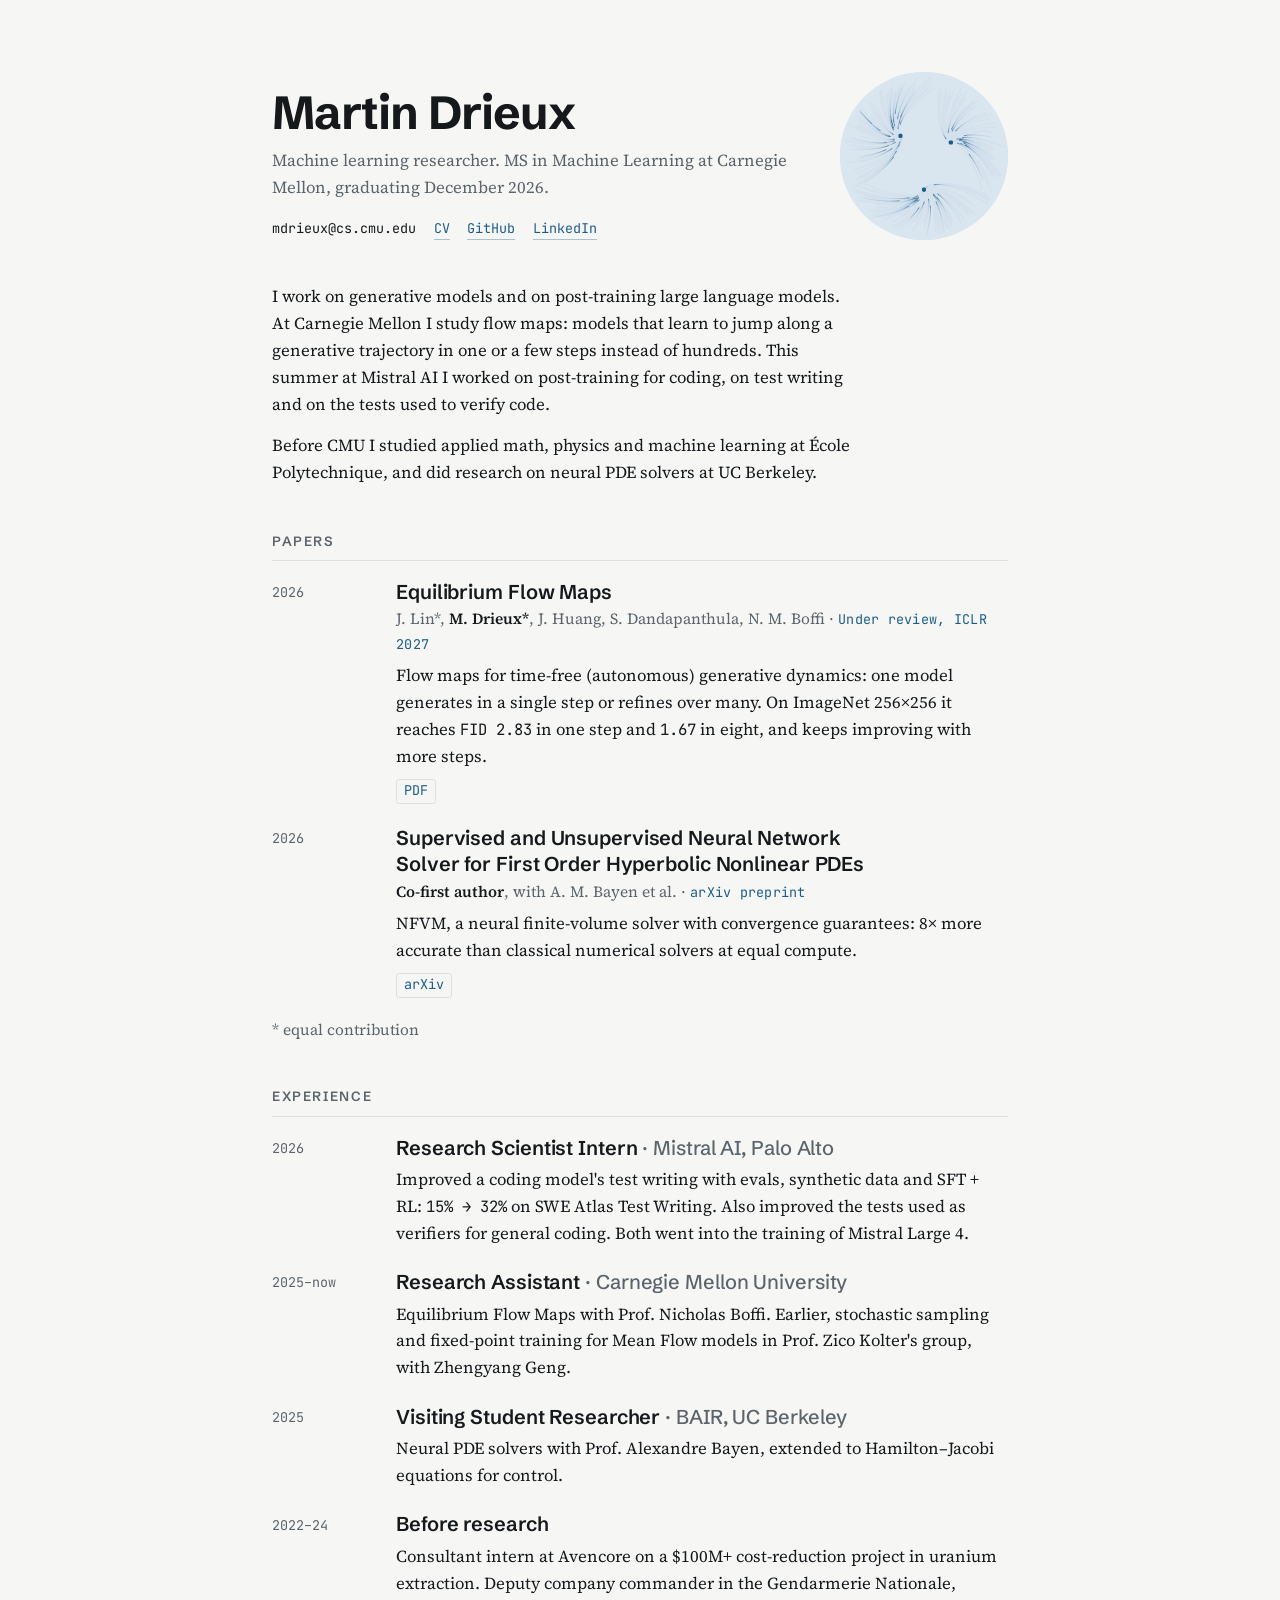
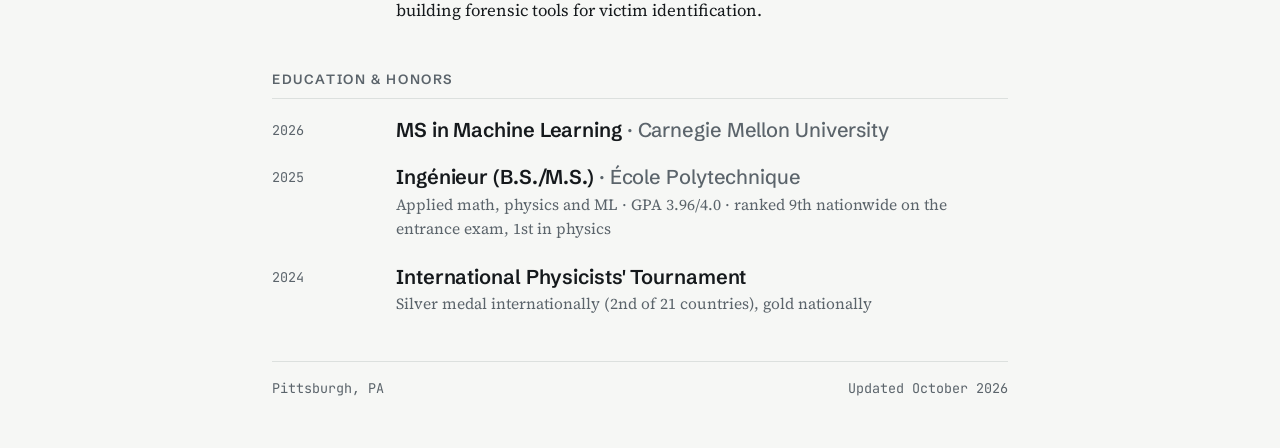
==== index.html @ 3d183261 "Add files via upload" ====
<!doctype html>
<html lang="en">
<head>
<meta charset="utf-8">
<meta name="viewport" content="width=device-width, initial-scale=1, viewport-fit=cover">
<title>Martin Drieux</title>
<meta name="description" content="Martin Drieux — ML researcher working on generative models and LLM post-training. MS in Machine Learning, Carnegie Mellon University.">
<link rel="preconnect" href="https://fonts.googleapis.com">
<link rel="preconnect" href="https://fonts.gstatic.com" crossorigin>
<link rel="stylesheet" href="https://fonts.googleapis.com/css2?family=Schibsted+Grotesk:wght@500;600;700&family=Source+Serif+4:ital,opsz,wght@0,8..60,400;0,8..60,600;1,8..60,400&family=JetBrains+Mono:wght@400;500&display=swap">
<style>
html{color-scheme:light dark}
*,*::before,*::after{box-sizing:border-box}
body{margin:0}
img{max-width:100%}

/* Layout: one left-aligned reading column; header pairs the name with a small flow-field drawing
   (trajectories settling onto equilibria, the subject of his current paper); entries use a date rail. */
:root {
  --bg: #f6f7f5;
  --fg: #15191c;
  --muted: #5b646b;
  --rule: #dce0de;
  --accent: #1d5c86;
  --accent-soft: #d9e6ef;
  --font-display: "Schibsted Grotesk", "Helvetica Neue", Arial, sans-serif;
  --font-body: "Source Serif 4", Georgia, "Times New Roman", serif;
  --font-mono: "JetBrains Mono", ui-monospace, "SF Mono", Menlo, monospace;
  --step--1: 0.84rem;
  --step-0: 1.05rem;
  --step-1: 1.25rem;
  --step-3: clamp(2rem, 1.4rem + 2.6vw, 2.9rem);
}
@media (prefers-color-scheme: dark) {
  :root:not([data-theme="light"]) {
    --bg: #101316; --fg: #e5e8ea; --muted: #99a2a9; --rule: #2a3137;
    --accent: #84b9dc; --accent-soft: #1b2c38; color-scheme: dark;
  }
}
:root[data-theme="dark"] {
  --bg: #101316; --fg: #e5e8ea; --muted: #99a2a9; --rule: #2a3137;
  --accent: #84b9dc; --accent-soft: #1b2c38; color-scheme: dark;
}

body {
  background: var(--bg);
  color: var(--fg);
  font-family: var(--font-body);
  font-size: var(--step-0);
  line-height: 1.6;
  padding-left: max(16px, env(safe-area-inset-left, 0px));
  padding-right: max(16px, env(safe-area-inset-right, 0px));
  -webkit-font-smoothing: antialiased;
}
.page { max-width: 46rem; margin: 0 auto; padding-block: clamp(2rem, 6vw, 4.5rem) 3rem; display: grid; gap: 2.75rem; }

a { color: var(--accent); text-decoration: none; border-bottom: 1px solid color-mix(in srgb, var(--accent) 35%, transparent); }
a:hover { border-bottom-color: var(--accent); }
a:focus-visible { outline: 2px solid var(--accent); outline-offset: 2px; border-radius: 2px; }

/* Header */
header { display: grid; grid-template-columns: minmax(0, 1fr) auto; gap: 1.5rem 2rem; align-items: end; }
h1 {
  font-family: var(--font-display); font-weight: 700; font-size: var(--step-3);
  letter-spacing: -0.02em; line-height: 1.05; margin: 0 0 0.6rem; text-wrap: balance;
}
.role { margin: 0; color: var(--muted); font-size: var(--step-0); max-width: 34rem; }
.links { display: flex; flex-wrap: wrap; gap: 0.4rem 1.1rem; margin: 1rem 0 0; padding: 0; list-style: none;
  font-family: var(--font-mono); font-size: var(--step--1); }
.links li { display: inline-flex; }
.email { color: var(--fg); user-select: all; border: 0; }
#flow { width: 168px; height: 168px; display: block; border-radius: 50%; background: var(--accent-soft); max-width: 100%; }

.intro { margin: 0; max-width: 65ch; }
.intro p { margin: 0 0 0.9rem; }
.intro p:last-child { margin-bottom: 0; }

/* Sections */
section { display: grid; gap: 1.1rem; }
h2 {
  font-family: var(--font-display); font-weight: 600; font-size: var(--step--1);
  text-transform: uppercase; letter-spacing: 0.12em; color: var(--muted);
  margin: 0; padding-bottom: 0.5rem; border-bottom: 1px solid var(--rule);
}
.entries { display: grid; gap: 1.35rem; margin: 0; padding: 0; list-style: none; }
.entry { display: grid; grid-template-columns: 6.5rem minmax(0, 1fr); gap: 0 1.25rem; }
.when { font-family: var(--font-mono); font-size: var(--step--1); color: var(--muted);
  font-variant-numeric: tabular-nums; padding-top: 0.2rem; }
.what { min-width: 0; }
.what h3 { font-family: var(--font-display); font-weight: 600; font-size: var(--step-1);
  line-height: 1.3; margin: 0; letter-spacing: -0.005em; text-wrap: balance; }
.what h3 .org { font-weight: 500; color: var(--muted); }
.meta { margin: 0.15rem 0 0; color: var(--muted); font-size: 0.97rem; }
.meta b { color: var(--fg); font-weight: 600; }
.what p.note { margin: 0.4rem 0 0; }
.tags { display: flex; flex-wrap: wrap; gap: 0.45rem; margin-top: 0.5rem; font-family: var(--font-mono); font-size: var(--step--1); }
.tags a { border: 1px solid var(--rule); border-radius: 3px; padding: 0.05rem 0.45rem; }
.tags a:hover { border-color: var(--accent); }
.venue { font-family: var(--font-mono); font-size: var(--step--1); color: var(--accent); letter-spacing: 0.02em; }
.figure { font-family: var(--font-mono); font-size: 0.93em; white-space: nowrap; }

footer { color: var(--muted); font-size: var(--step--1); font-family: var(--font-mono);
  border-top: 1px solid var(--rule); padding-top: 1rem; display: flex; flex-wrap: wrap; gap: 0.5rem 1.5rem; justify-content: space-between; }

@media (max-width: 560px) {
  header { grid-template-columns: 1fr; }
  #flow { width: 120px; height: 120px; grid-row: 1; }
  .entry { grid-template-columns: 1fr; gap: 0.15rem; }
  .when { padding-top: 0; }
}
</style>
</head>
<body>

<div class="page">
  <header>
    <div>
      <h1>Martin Drieux</h1>
      <p class="role">Machine learning researcher. MS in Machine Learning at Carnegie Mellon, graduating December 2026.</p>
      <ul class="links">
        <li><a class="email" href="mailto:mdrieux@cs.cmu.edu">mdrieux@cs.cmu.edu</a></li>
        <li><a href="cv.pdf">CV</a></li>
        <li><a href="https://github.com/martindrieux">GitHub</a></li>
        <li><a href="https://linkedin.com/in/martin-drieux">LinkedIn</a></li>
      </ul>
    </div>
    <canvas id="flow" width="336" height="336" aria-label="Animated drawing of trajectories flowing toward stable points" role="img"></canvas>
  </header>

  <div class="intro">
    <p>I work on generative models and on post-training large language models. At Carnegie Mellon I study flow maps: models that learn to jump along a generative trajectory in one or a few steps instead of hundreds. This summer at Mistral AI I worked on post-training for coding, on test writing and on the tests used to verify code.</p>
    <p>Before CMU I studied applied math, physics and machine learning at École Polytechnique, and did research on neural PDE solvers at UC Berkeley.</p>
  </div>

  <section aria-labelledby="pubs">
    <h2 id="pubs">Papers</h2>
    <ul class="entries">
      <li class="entry">
        <div class="when">2026</div>
        <div class="what">
          <h3>Equilibrium Flow Maps</h3>
          <p class="meta">J. Lin*, <b>M. Drieux*</b>, J. Huang, S. Dandapanthula, N. M. Boffi &middot; <span class="venue">Under review, ICLR 2027</span></p>
          <p class="note">Flow maps for time-free (autonomous) generative dynamics: one model generates in a single step or refines over many. On ImageNet 256&times;256 it reaches <span class="figure">FID 2.83</span> in one step and <span class="figure">1.67</span> in eight, and keeps improving with more steps.</p>
          <div class="tags"><a href="https://drive.google.com/file/d/1aRbpp9V1KywhymptpH-F4nQj56F7VkYI/view?usp=sharing">PDF</a></div>
        </div>
      </li>
      <li class="entry">
        <div class="when">2026</div>
        <div class="what">
          <h3>Supervised and Unsupervised Neural Network Solver for First Order Hyperbolic Nonlinear PDEs</h3>
          <p class="meta"><b>Co-first author</b>, with A. M. Bayen et al. &middot; <span class="venue">arXiv preprint</span></p>
          <p class="note">NFVM, a neural finite-volume solver with convergence guarantees: 8&times; more accurate than classical numerical solvers at equal compute.</p>
          <div class="tags"><a href="https://arxiv.org/abs/2601.06388">arXiv</a></div>
        </div>
      </li>
    </ul>
    <p class="meta">* equal contribution</p>
  </section>

  <section aria-labelledby="exp">
    <h2 id="exp">Experience</h2>
    <ul class="entries">
      <li class="entry">
        <div class="when">2026</div>
        <div class="what">
          <h3>Research Scientist Intern <span class="org">· Mistral AI, Palo Alto</span></h3>
          <p class="note">Improved a coding model's test writing with evals, synthetic data and SFT + RL: <span class="figure">15% &rarr; 32%</span> on SWE Atlas Test Writing. Also improved the tests used as verifiers for general coding. Both went into the training of Mistral Large 4.</p>
        </div>
      </li>
      <li class="entry">
        <div class="when">2025&ndash;now</div>
        <div class="what">
          <h3>Research Assistant <span class="org">· Carnegie Mellon University</span></h3>
          <p class="note">Equilibrium Flow Maps with Prof. Nicholas Boffi. Earlier, stochastic sampling and fixed-point training for Mean Flow models in Prof. Zico Kolter's group, with Zhengyang Geng.</p>
        </div>
      </li>
      <li class="entry">
        <div class="when">2025</div>
        <div class="what">
          <h3>Visiting Student Researcher <span class="org">· BAIR, UC Berkeley</span></h3>
          <p class="note">Neural PDE solvers with Prof. Alexandre Bayen, extended to Hamilton&ndash;Jacobi equations for control.</p>
        </div>
      </li>
      <li class="entry">
        <div class="when">2022&ndash;24</div>
        <div class="what">
          <h3>Before research</h3>
          <p class="note">Consultant intern at Avencore on a $100M+ cost-reduction project in uranium extraction. Deputy company commander in the Gendarmerie Nationale, building forensic tools for victim identification.</p>
        </div>
      </li>
    </ul>
  </section>

  <section aria-labelledby="edu">
    <h2 id="edu">Education &amp; honors</h2>
    <ul class="entries">
      <li class="entry">
        <div class="when">2026</div>
        <div class="what">
          <h3>MS in Machine Learning <span class="org">· Carnegie Mellon University</span></h3>
        </div>
      </li>
      <li class="entry">
        <div class="when">2025</div>
        <div class="what">
          <h3>Ingénieur (B.S./M.S.) <span class="org">· École Polytechnique</span></h3>
          <p class="meta">Applied math, physics and ML &middot; GPA 3.96/4.0 &middot; ranked 9th nationwide on the entrance exam, 1st in physics</p>
        </div>
      </li>
      <li class="entry">
        <div class="when">2024</div>
        <div class="what">
          <h3>International Physicists' Tournament</h3>
          <p class="meta">Silver medal internationally (2nd of 21 countries), gold nationally</p>
        </div>
      </li>
    </ul>
  </section>

  <footer>
    <span>Pittsburgh, PA</span>
    <span>Updated October 2026</span>
  </footer>
</div>

<script>
(() => {
  const c = document.getElementById('flow');
  const ctx = c.getContext('2d');
  const W = c.width, H = c.height, R = W / 2;
  const reduce = window.matchMedia('(prefers-reduced-motion: reduce)').matches;
  // Three stable points ("data") that the autonomous field b(x) pulls trajectories toward.
  const eq = [[0.36, 0.38], [0.66, 0.42], [0.5, 0.7]].map(([x, y]) => [x * W, y * H]);
  function field(x, y) {
    // Gradient-like pull toward the nearest equilibrium plus a gentle swirl.
    let best = null, bd = Infinity;
    for (const p of eq) { const d = (p[0]-x)**2 + (p[1]-y)**2; if (d < bd) { bd = d; best = p; } }
    const dx = best[0] - x, dy = best[1] - y;
    return [dx * 0.035 - dy * 0.012, dy * 0.035 + dx * 0.012];
  }
  let colors;
  function readColors() {
    const s = getComputedStyle(document.documentElement);
    colors = { ink: s.getPropertyValue('--accent').trim(), bg: s.getPropertyValue('--accent-soft').trim() };
  }
  function spawn() {
    const a = Math.random() * Math.PI * 2, r = R * (0.75 + Math.random() * 0.2);
    return { x: R + Math.cos(a) * r, y: R + Math.sin(a) * r, age: 0 };
  }
  let parts = Array.from({ length: 70 }, spawn);
  function clear() { ctx.fillStyle = colors.bg; ctx.fillRect(0, 0, W, H); }
  function step(fade) {
    if (fade) { ctx.globalAlpha = 0.08; clear(); ctx.globalAlpha = 1; }
    ctx.strokeStyle = colors.ink; ctx.lineWidth = 1.6; ctx.lineCap = 'round';
    for (const p of parts) {
      const [vx, vy] = field(p.x, p.y);
      ctx.globalAlpha = 0.55;
      ctx.beginPath(); ctx.moveTo(p.x, p.y);
      p.x += vx; p.y += vy; p.age++;
      ctx.lineTo(p.x, p.y); ctx.stroke();
      if (Math.hypot(vx, vy) < 0.25 || p.age > 400) Object.assign(p, spawn());
    }
    ctx.globalAlpha = 1;
    ctx.fillStyle = colors.ink;
    for (const [x, y] of eq) { ctx.beginPath(); ctx.arc(x, y, 4, 0, Math.PI * 2); ctx.fill(); }
  }
  function drawStatic() {
    readColors(); clear();
    parts = Array.from({ length: 70 }, spawn);
    for (let i = 0; i < 160; i++) step(false);
  }
  drawStatic();
  const mq = window.matchMedia('(prefers-color-scheme: dark)');
  const redraw = () => drawStatic();
  mq.addEventListener ? mq.addEventListener('change', redraw) : mq.addListener(redraw);
  new MutationObserver(redraw).observe(document.documentElement, { attributes: true, attributeFilter: ['data-theme'] });
  if (!reduce) { (function loop() { step(true); requestAnimationFrame(loop); })(); }
})();
</script>

</body>
</html>
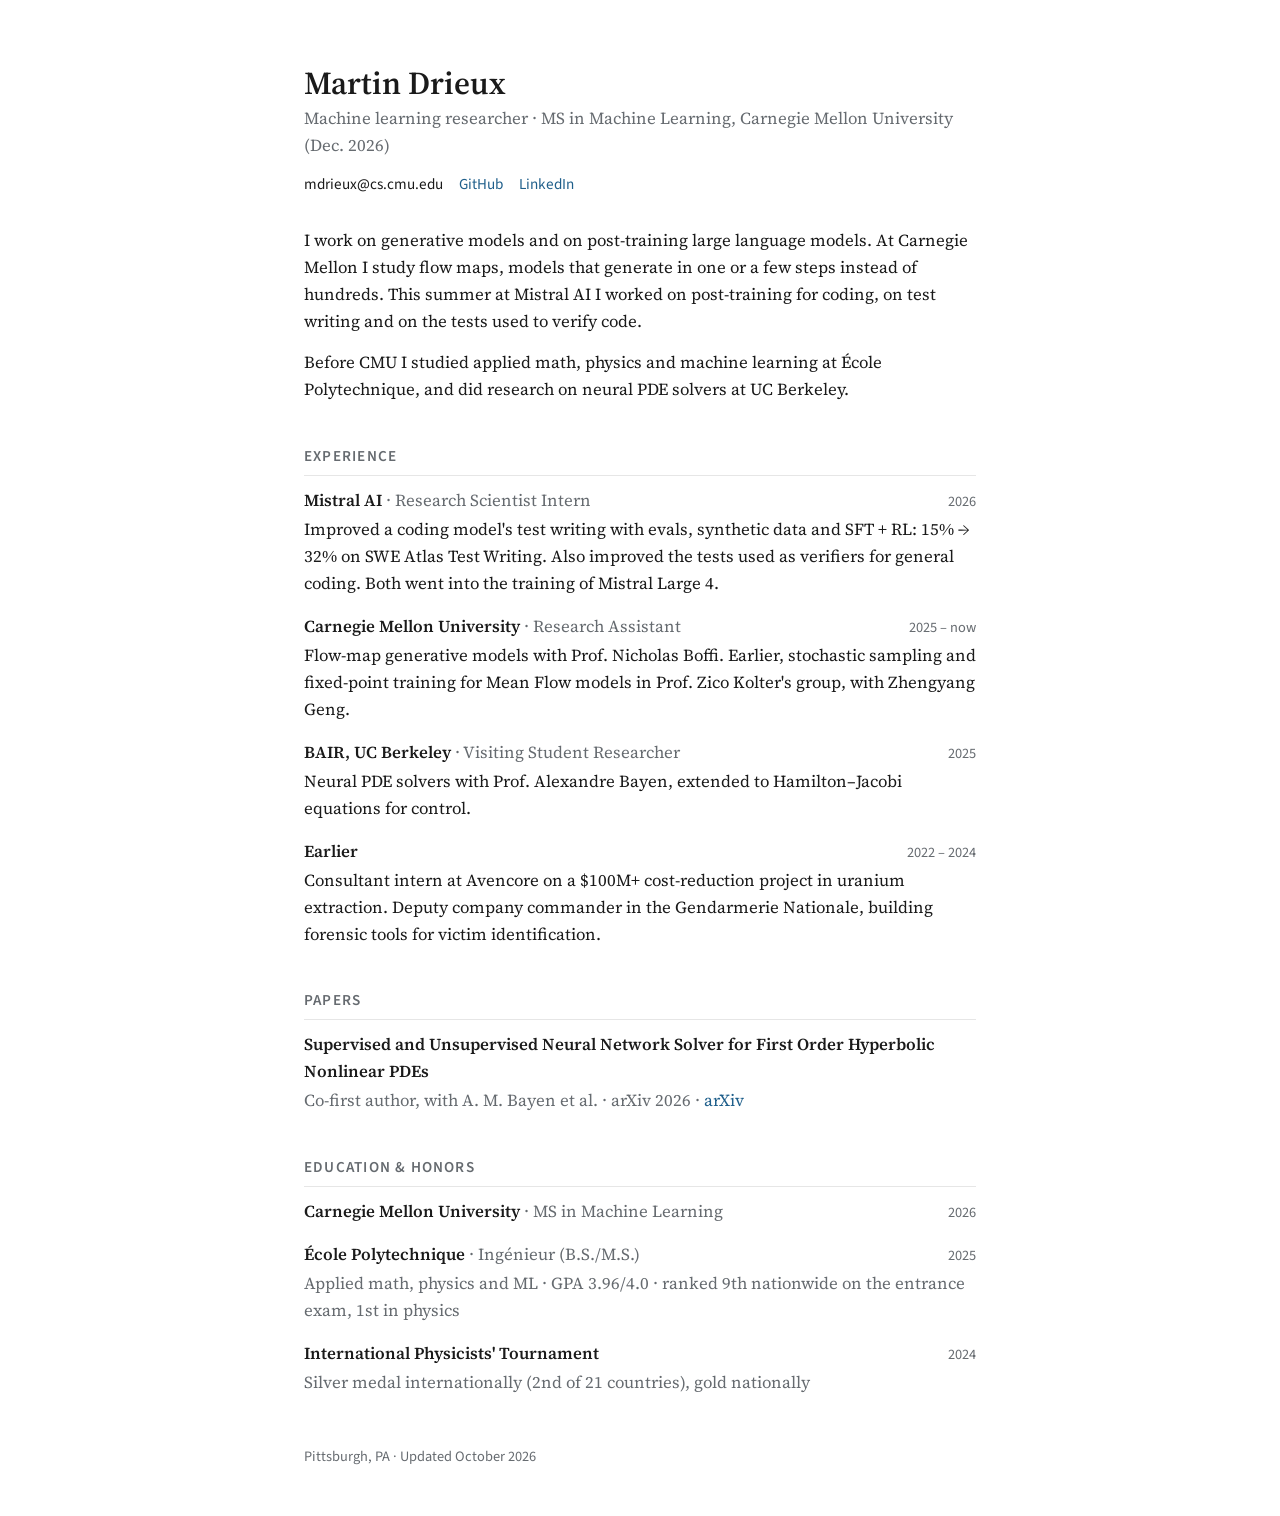
==== commit 74a05924: "Add files via upload" ====
--- a/index.html
+++ b/index.html
@@ -4,279 +4,124 @@
 <meta charset="utf-8">
 <meta name="viewport" content="width=device-width, initial-scale=1, viewport-fit=cover">
 <title>Martin Drieux</title>
-<meta name="description" content="Martin Drieux — ML researcher working on generative models and LLM post-training. MS in Machine Learning, Carnegie Mellon University.">
+<meta name="description" content="Martin Drieux, machine learning researcher. MS in Machine Learning, Carnegie Mellon University.">
 <link rel="preconnect" href="https://fonts.googleapis.com">
 <link rel="preconnect" href="https://fonts.gstatic.com" crossorigin>
-<link rel="stylesheet" href="https://fonts.googleapis.com/css2?family=Schibsted+Grotesk:wght@500;600;700&family=Source+Serif+4:ital,opsz,wght@0,8..60,400;0,8..60,600;1,8..60,400&family=JetBrains+Mono:wght@400;500&display=swap">
+<link rel="stylesheet" href="https://fonts.googleapis.com/css2?family=Source+Serif+4:ital,opsz,wght@0,8..60,400;0,8..60,600;1,8..60,400&family=Source+Sans+3:wght@400;600&display=swap">
 <style>
-html{color-scheme:light dark}
 *,*::before,*::after{box-sizing:border-box}
 body{margin:0}
-img{max-width:100%}
 
-/* Layout: one left-aligned reading column; header pairs the name with a small flow-field drawing
-   (trajectories settling onto equilibria, the subject of his current paper); entries use a date rail. */
+/* Layout: plain single column on white, like a simple academic homepage. Light only, by choice. */
 :root {
-  --bg: #f6f7f5;
-  --fg: #15191c;
-  --muted: #5b646b;
-  --rule: #dce0de;
-  --accent: #1d5c86;
-  --accent-soft: #d9e6ef;
-  --font-display: "Schibsted Grotesk", "Helvetica Neue", Arial, sans-serif;
+  --bg: #ffffff;
+  --fg: #1a1a1a;
+  --muted: #666b70;
+  --rule: #e6e6e6;
+  --accent: #1f5f8b;
   --font-body: "Source Serif 4", Georgia, "Times New Roman", serif;
-  --font-mono: "JetBrains Mono", ui-monospace, "SF Mono", Menlo, monospace;
-  --step--1: 0.84rem;
-  --step-0: 1.05rem;
-  --step-1: 1.25rem;
-  --step-3: clamp(2rem, 1.4rem + 2.6vw, 2.9rem);
+  --font-ui: "Source Sans 3", "Helvetica Neue", Arial, sans-serif;
+  color-scheme: light;
 }
-@media (prefers-color-scheme: dark) {
-  :root:not([data-theme="light"]) {
-    --bg: #101316; --fg: #e5e8ea; --muted: #99a2a9; --rule: #2a3137;
-    --accent: #84b9dc; --accent-soft: #1b2c38; color-scheme: dark;
-  }
-}
-:root[data-theme="dark"] {
-  --bg: #101316; --fg: #e5e8ea; --muted: #99a2a9; --rule: #2a3137;
-  --accent: #84b9dc; --accent-soft: #1b2c38; color-scheme: dark;
-}
-
 body {
   background: var(--bg);
   color: var(--fg);
   font-family: var(--font-body);
-  font-size: var(--step-0);
+  font-size: 1.05rem;
   line-height: 1.6;
   padding-left: max(16px, env(safe-area-inset-left, 0px));
   padding-right: max(16px, env(safe-area-inset-right, 0px));
-  -webkit-font-smoothing: antialiased;
 }
-.page { max-width: 46rem; margin: 0 auto; padding-block: clamp(2rem, 6vw, 4.5rem) 3rem; display: grid; gap: 2.75rem; }
+.page { max-width: 42rem; margin: 0 auto; padding-block: clamp(2rem, 6vw, 4rem) 3rem; }
 
-a { color: var(--accent); text-decoration: none; border-bottom: 1px solid color-mix(in srgb, var(--accent) 35%, transparent); }
-a:hover { border-bottom-color: var(--accent); }
-a:focus-visible { outline: 2px solid var(--accent); outline-offset: 2px; border-radius: 2px; }
+a { color: var(--accent); text-decoration: none; }
+a:hover { text-decoration: underline; }
+a:focus-visible { outline: 2px solid var(--accent); outline-offset: 2px; }
 
-/* Header */
-header { display: grid; grid-template-columns: minmax(0, 1fr) auto; gap: 1.5rem 2rem; align-items: end; }
-h1 {
-  font-family: var(--font-display); font-weight: 700; font-size: var(--step-3);
-  letter-spacing: -0.02em; line-height: 1.05; margin: 0 0 0.6rem; text-wrap: balance;
-}
-.role { margin: 0; color: var(--muted); font-size: var(--step-0); max-width: 34rem; }
-.links { display: flex; flex-wrap: wrap; gap: 0.4rem 1.1rem; margin: 1rem 0 0; padding: 0; list-style: none;
-  font-family: var(--font-mono); font-size: var(--step--1); }
-.links li { display: inline-flex; }
-.email { color: var(--fg); user-select: all; border: 0; }
-#flow { width: 168px; height: 168px; display: block; border-radius: 50%; background: var(--accent-soft); max-width: 100%; }
+h1 { font-family: var(--font-body); font-weight: 600; font-size: 2rem; line-height: 1.2; margin: 0 0 0.25rem; }
+.role { margin: 0; color: var(--muted); }
+.links { display: flex; flex-wrap: wrap; gap: 0.3rem 1rem; margin: 0.75rem 0 0; padding: 0; list-style: none;
+  font-family: var(--font-ui); font-size: 0.95rem; }
+.email { color: var(--fg); user-select: all; }
 
-.intro { margin: 0; max-width: 65ch; }
+.intro { margin-top: 2rem; }
 .intro p { margin: 0 0 0.9rem; }
-.intro p:last-child { margin-bottom: 0; }
 
-/* Sections */
-section { display: grid; gap: 1.1rem; }
-h2 {
-  font-family: var(--font-display); font-weight: 600; font-size: var(--step--1);
-  text-transform: uppercase; letter-spacing: 0.12em; color: var(--muted);
-  margin: 0; padding-bottom: 0.5rem; border-bottom: 1px solid var(--rule);
-}
-.entries { display: grid; gap: 1.35rem; margin: 0; padding: 0; list-style: none; }
-.entry { display: grid; grid-template-columns: 6.5rem minmax(0, 1fr); gap: 0 1.25rem; }
-.when { font-family: var(--font-mono); font-size: var(--step--1); color: var(--muted);
-  font-variant-numeric: tabular-nums; padding-top: 0.2rem; }
-.what { min-width: 0; }
-.what h3 { font-family: var(--font-display); font-weight: 600; font-size: var(--step-1);
-  line-height: 1.3; margin: 0; letter-spacing: -0.005em; text-wrap: balance; }
-.what h3 .org { font-weight: 500; color: var(--muted); }
-.meta { margin: 0.15rem 0 0; color: var(--muted); font-size: 0.97rem; }
-.meta b { color: var(--fg); font-weight: 600; }
-.what p.note { margin: 0.4rem 0 0; }
-.tags { display: flex; flex-wrap: wrap; gap: 0.45rem; margin-top: 0.5rem; font-family: var(--font-mono); font-size: var(--step--1); }
-.tags a { border: 1px solid var(--rule); border-radius: 3px; padding: 0.05rem 0.45rem; }
-.tags a:hover { border-color: var(--accent); }
-.venue { font-family: var(--font-mono); font-size: var(--step--1); color: var(--accent); letter-spacing: 0.02em; }
-.figure { font-family: var(--font-mono); font-size: 0.93em; white-space: nowrap; }
+h2 { font-family: var(--font-ui); font-weight: 600; font-size: 0.95rem; text-transform: uppercase;
+  letter-spacing: 0.08em; color: var(--muted); margin: 2.5rem 0 0.75rem; padding-bottom: 0.4rem; border-bottom: 1px solid var(--rule); }
+ul.list { list-style: none; margin: 0; padding: 0; display: grid; gap: 1rem; }
+.item b { font-weight: 600; }
+.item .sub { color: var(--muted); }
+.item p { margin: 0.15rem 0 0; }
+.date { font-family: var(--font-ui); font-size: 0.9rem; color: var(--muted); font-variant-numeric: tabular-nums; }
+.head { display: flex; flex-wrap: wrap; justify-content: space-between; gap: 0 1rem; align-items: baseline; }
 
-footer { color: var(--muted); font-size: var(--step--1); font-family: var(--font-mono);
-  border-top: 1px solid var(--rule); padding-top: 1rem; display: flex; flex-wrap: wrap; gap: 0.5rem 1.5rem; justify-content: space-between; }
-
-@media (max-width: 560px) {
-  header { grid-template-columns: 1fr; }
-  #flow { width: 120px; height: 120px; grid-row: 1; }
-  .entry { grid-template-columns: 1fr; gap: 0.15rem; }
-  .when { padding-top: 0; }
-}
+footer { margin-top: 3rem; color: var(--muted); font-family: var(--font-ui); font-size: 0.9rem; }
 </style>
 </head>
 <body>
 
 <div class="page">
   <header>
-    <div>
-      <h1>Martin Drieux</h1>
-      <p class="role">Machine learning researcher. MS in Machine Learning at Carnegie Mellon, graduating December 2026.</p>
-      <ul class="links">
-        <li><a class="email" href="mailto:mdrieux@cs.cmu.edu">mdrieux@cs.cmu.edu</a></li>
-        <li><a href="cv.pdf">CV</a></li>
-        <li><a href="https://github.com/martindrieux">GitHub</a></li>
-        <li><a href="https://linkedin.com/in/martin-drieux">LinkedIn</a></li>
-      </ul>
-    </div>
-    <canvas id="flow" width="336" height="336" aria-label="Animated drawing of trajectories flowing toward stable points" role="img"></canvas>
+    <h1>Martin Drieux</h1>
+    <p class="role">Machine learning researcher · MS in Machine Learning, Carnegie Mellon University (Dec. 2026)</p>
+    <ul class="links">
+      <li><a class="email" href="mailto:mdrieux@cs.cmu.edu">mdrieux@cs.cmu.edu</a></li>
+      <li><a href="https://github.com/martindrieux">GitHub</a></li>
+      <li><a href="https://linkedin.com/in/martin-drieux">LinkedIn</a></li>
+    </ul>
   </header>
 
   <div class="intro">
-    <p>I work on generative models and on post-training large language models. At Carnegie Mellon I study flow maps: models that learn to jump along a generative trajectory in one or a few steps instead of hundreds. This summer at Mistral AI I worked on post-training for coding, on test writing and on the tests used to verify code.</p>
+    <p>I work on generative models and on post-training large language models. At Carnegie Mellon I study flow maps, models that generate in one or a few steps instead of hundreds. This summer at Mistral AI I worked on post-training for coding, on test writing and on the tests used to verify code.</p>
     <p>Before CMU I studied applied math, physics and machine learning at École Polytechnique, and did research on neural PDE solvers at UC Berkeley.</p>
   </div>
 
-  <section aria-labelledby="pubs">
-    <h2 id="pubs">Papers</h2>
-    <ul class="entries">
-      <li class="entry">
-        <div class="when">2026</div>
-        <div class="what">
-          <h3>Equilibrium Flow Maps</h3>
-          <p class="meta">J. Lin*, <b>M. Drieux*</b>, J. Huang, S. Dandapanthula, N. M. Boffi &middot; <span class="venue">Under review, ICLR 2027</span></p>
-          <p class="note">Flow maps for time-free (autonomous) generative dynamics: one model generates in a single step or refines over many. On ImageNet 256&times;256 it reaches <span class="figure">FID 2.83</span> in one step and <span class="figure">1.67</span> in eight, and keeps improving with more steps.</p>
-          <div class="tags"><a href="https://drive.google.com/file/d/1aRbpp9V1KywhymptpH-F4nQj56F7VkYI/view?usp=sharing">PDF</a></div>
-        </div>
-      </li>
-      <li class="entry">
-        <div class="when">2026</div>
-        <div class="what">
-          <h3>Supervised and Unsupervised Neural Network Solver for First Order Hyperbolic Nonlinear PDEs</h3>
-          <p class="meta"><b>Co-first author</b>, with A. M. Bayen et al. &middot; <span class="venue">arXiv preprint</span></p>
-          <p class="note">NFVM, a neural finite-volume solver with convergence guarantees: 8&times; more accurate than classical numerical solvers at equal compute.</p>
-          <div class="tags"><a href="https://arxiv.org/abs/2601.06388">arXiv</a></div>
-        </div>
-      </li>
-    </ul>
-    <p class="meta">* equal contribution</p>
-  </section>
+  <h2>Experience</h2>
+  <ul class="list">
+    <li class="item">
+      <div class="head"><span><b>Mistral AI</b> <span class="sub">· Research Scientist Intern</span></span><span class="date">2026</span></div>
+      <p>Improved a coding model's test writing with evals, synthetic data and SFT + RL: 15% → 32% on SWE Atlas Test Writing. Also improved the tests used as verifiers for general coding. Both went into the training of Mistral Large 4.</p>
+    </li>
+    <li class="item">
+      <div class="head"><span><b>Carnegie Mellon University</b> <span class="sub">· Research Assistant</span></span><span class="date">2025 – now</span></div>
+      <p>Flow-map generative models with Prof. Nicholas Boffi. Earlier, stochastic sampling and fixed-point training for Mean Flow models in Prof. Zico Kolter's group, with Zhengyang Geng.</p>
+    </li>
+    <li class="item">
+      <div class="head"><span><b>BAIR, UC Berkeley</b> <span class="sub">· Visiting Student Researcher</span></span><span class="date">2025</span></div>
+      <p>Neural PDE solvers with Prof. Alexandre Bayen, extended to Hamilton–Jacobi equations for control.</p>
+    </li>
+    <li class="item">
+      <div class="head"><span><b>Earlier</b></span><span class="date">2022 – 2024</span></div>
+      <p>Consultant intern at Avencore on a $100M+ cost-reduction project in uranium extraction. Deputy company commander in the Gendarmerie Nationale, building forensic tools for victim identification.</p>
+    </li>
+  </ul>
 
-  <section aria-labelledby="exp">
-    <h2 id="exp">Experience</h2>
-    <ul class="entries">
-      <li class="entry">
-        <div class="when">2026</div>
-        <div class="what">
-          <h3>Research Scientist Intern <span class="org">· Mistral AI, Palo Alto</span></h3>
-          <p class="note">Improved a coding model's test writing with evals, synthetic data and SFT + RL: <span class="figure">15% &rarr; 32%</span> on SWE Atlas Test Writing. Also improved the tests used as verifiers for general coding. Both went into the training of Mistral Large 4.</p>
-        </div>
-      </li>
-      <li class="entry">
-        <div class="when">2025&ndash;now</div>
-        <div class="what">
-          <h3>Research Assistant <span class="org">· Carnegie Mellon University</span></h3>
-          <p class="note">Equilibrium Flow Maps with Prof. Nicholas Boffi. Earlier, stochastic sampling and fixed-point training for Mean Flow models in Prof. Zico Kolter's group, with Zhengyang Geng.</p>
-        </div>
-      </li>
-      <li class="entry">
-        <div class="when">2025</div>
-        <div class="what">
-          <h3>Visiting Student Researcher <span class="org">· BAIR, UC Berkeley</span></h3>
-          <p class="note">Neural PDE solvers with Prof. Alexandre Bayen, extended to Hamilton&ndash;Jacobi equations for control.</p>
-        </div>
-      </li>
-      <li class="entry">
-        <div class="when">2022&ndash;24</div>
-        <div class="what">
-          <h3>Before research</h3>
-          <p class="note">Consultant intern at Avencore on a $100M+ cost-reduction project in uranium extraction. Deputy company commander in the Gendarmerie Nationale, building forensic tools for victim identification.</p>
-        </div>
-      </li>
-    </ul>
-  </section>
+  <h2>Papers</h2>
+  <ul class="list">
+    <li class="item">
+      <b>Supervised and Unsupervised Neural Network Solver for First Order Hyperbolic Nonlinear PDEs</b>
+      <p class="sub">Co-first author, with A. M. Bayen et al. · arXiv 2026 · <a href="https://arxiv.org/abs/2601.06388">arXiv</a></p>
+    </li>
+  </ul>
 
-  <section aria-labelledby="edu">
-    <h2 id="edu">Education &amp; honors</h2>
-    <ul class="entries">
-      <li class="entry">
-        <div class="when">2026</div>
-        <div class="what">
-          <h3>MS in Machine Learning <span class="org">· Carnegie Mellon University</span></h3>
-        </div>
-      </li>
-      <li class="entry">
-        <div class="when">2025</div>
-        <div class="what">
-          <h3>Ingénieur (B.S./M.S.) <span class="org">· École Polytechnique</span></h3>
-          <p class="meta">Applied math, physics and ML &middot; GPA 3.96/4.0 &middot; ranked 9th nationwide on the entrance exam, 1st in physics</p>
-        </div>
-      </li>
-      <li class="entry">
-        <div class="when">2024</div>
-        <div class="what">
-          <h3>International Physicists' Tournament</h3>
-          <p class="meta">Silver medal internationally (2nd of 21 countries), gold nationally</p>
-        </div>
-      </li>
-    </ul>
-  </section>
+  <h2>Education &amp; honors</h2>
+  <ul class="list">
+    <li class="item">
+      <div class="head"><span><b>Carnegie Mellon University</b> <span class="sub">· MS in Machine Learning</span></span><span class="date">2026</span></div>
+    </li>
+    <li class="item">
+      <div class="head"><span><b>École Polytechnique</b> <span class="sub">· Ingénieur (B.S./M.S.)</span></span><span class="date">2025</span></div>
+      <p class="sub">Applied math, physics and ML · GPA 3.96/4.0 · ranked 9th nationwide on the entrance exam, 1st in physics</p>
+    </li>
+    <li class="item">
+      <div class="head"><span><b>International Physicists' Tournament</b></span><span class="date">2024</span></div>
+      <p class="sub">Silver medal internationally (2nd of 21 countries), gold nationally</p>
+    </li>
+  </ul>
 
-  <footer>
-    <span>Pittsburgh, PA</span>
-    <span>Updated October 2026</span>
-  </footer>
+  <footer>Pittsburgh, PA · Updated October 2026</footer>
 </div>
-
-<script>
-(() => {
-  const c = document.getElementById('flow');
-  const ctx = c.getContext('2d');
-  const W = c.width, H = c.height, R = W / 2;
-  const reduce = window.matchMedia('(prefers-reduced-motion: reduce)').matches;
-  // Three stable points ("data") that the autonomous field b(x) pulls trajectories toward.
-  const eq = [[0.36, 0.38], [0.66, 0.42], [0.5, 0.7]].map(([x, y]) => [x * W, y * H]);
-  function field(x, y) {
-    // Gradient-like pull toward the nearest equilibrium plus a gentle swirl.
-    let best = null, bd = Infinity;
-    for (const p of eq) { const d = (p[0]-x)**2 + (p[1]-y)**2; if (d < bd) { bd = d; best = p; } }
-    const dx = best[0] - x, dy = best[1] - y;
-    return [dx * 0.035 - dy * 0.012, dy * 0.035 + dx * 0.012];
-  }
-  let colors;
-  function readColors() {
-    const s = getComputedStyle(document.documentElement);
-    colors = { ink: s.getPropertyValue('--accent').trim(), bg: s.getPropertyValue('--accent-soft').trim() };
-  }
-  function spawn() {
-    const a = Math.random() * Math.PI * 2, r = R * (0.75 + Math.random() * 0.2);
-    return { x: R + Math.cos(a) * r, y: R + Math.sin(a) * r, age: 0 };
-  }
-  let parts = Array.from({ length: 70 }, spawn);
-  function clear() { ctx.fillStyle = colors.bg; ctx.fillRect(0, 0, W, H); }
-  function step(fade) {
-    if (fade) { ctx.globalAlpha = 0.08; clear(); ctx.globalAlpha = 1; }
-    ctx.strokeStyle = colors.ink; ctx.lineWidth = 1.6; ctx.lineCap = 'round';
-    for (const p of parts) {
-      const [vx, vy] = field(p.x, p.y);
-      ctx.globalAlpha = 0.55;
-      ctx.beginPath(); ctx.moveTo(p.x, p.y);
-      p.x += vx; p.y += vy; p.age++;
-      ctx.lineTo(p.x, p.y); ctx.stroke();
-      if (Math.hypot(vx, vy) < 0.25 || p.age > 400) Object.assign(p, spawn());
-    }
-    ctx.globalAlpha = 1;
-    ctx.fillStyle = colors.ink;
-    for (const [x, y] of eq) { ctx.beginPath(); ctx.arc(x, y, 4, 0, Math.PI * 2); ctx.fill(); }
-  }
-  function drawStatic() {
-    readColors(); clear();
-    parts = Array.from({ length: 70 }, spawn);
-    for (let i = 0; i < 160; i++) step(false);
-  }
-  drawStatic();
-  const mq = window.matchMedia('(prefers-color-scheme: dark)');
-  const redraw = () => drawStatic();
-  mq.addEventListener ? mq.addEventListener('change', redraw) : mq.addListener(redraw);
-  new MutationObserver(redraw).observe(document.documentElement, { attributes: true, attributeFilter: ['data-theme'] });
-  if (!reduce) { (function loop() { step(true); requestAnimationFrame(loop); })(); }
-})();
-</script>
 
 </body>
 </html>
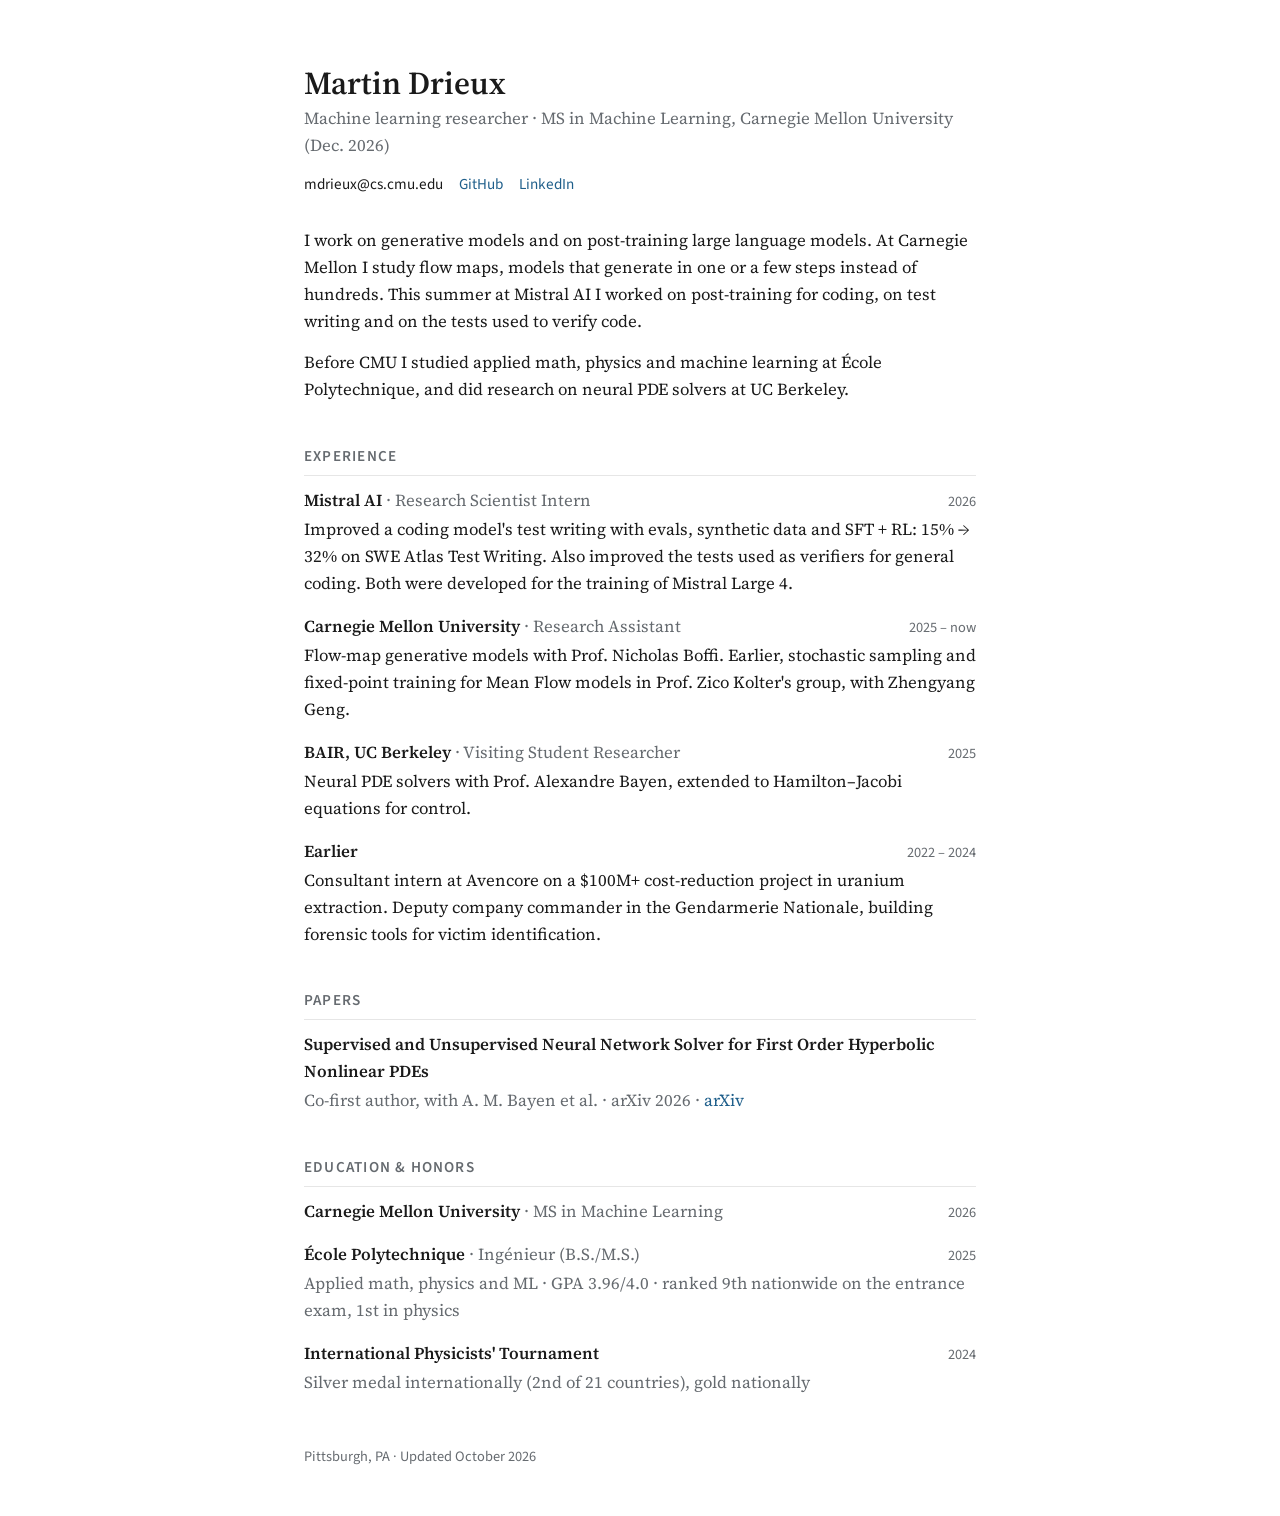
==== commit 8a364160: "Add files via upload" ====
--- a/index.html
+++ b/index.html
@@ -81,7 +81,7 @@
   <ul class="list">
     <li class="item">
       <div class="head"><span><b>Mistral AI</b> <span class="sub">· Research Scientist Intern</span></span><span class="date">2026</span></div>
-      <p>Improved a coding model's test writing with evals, synthetic data and SFT + RL: 15% → 32% on SWE Atlas Test Writing. Also improved the tests used as verifiers for general coding. Both went into the training of Mistral Large 4.</p>
+      <p>Improved a coding model's test writing with evals, synthetic data and SFT + RL: 15% → 32% on SWE Atlas Test Writing. Also improved the tests used as verifiers for general coding. Both were developed for the training of Mistral Large 4.</p>
     </li>
     <li class="item">
       <div class="head"><span><b>Carnegie Mellon University</b> <span class="sub">· Research Assistant</span></span><span class="date">2025 – now</span></div>
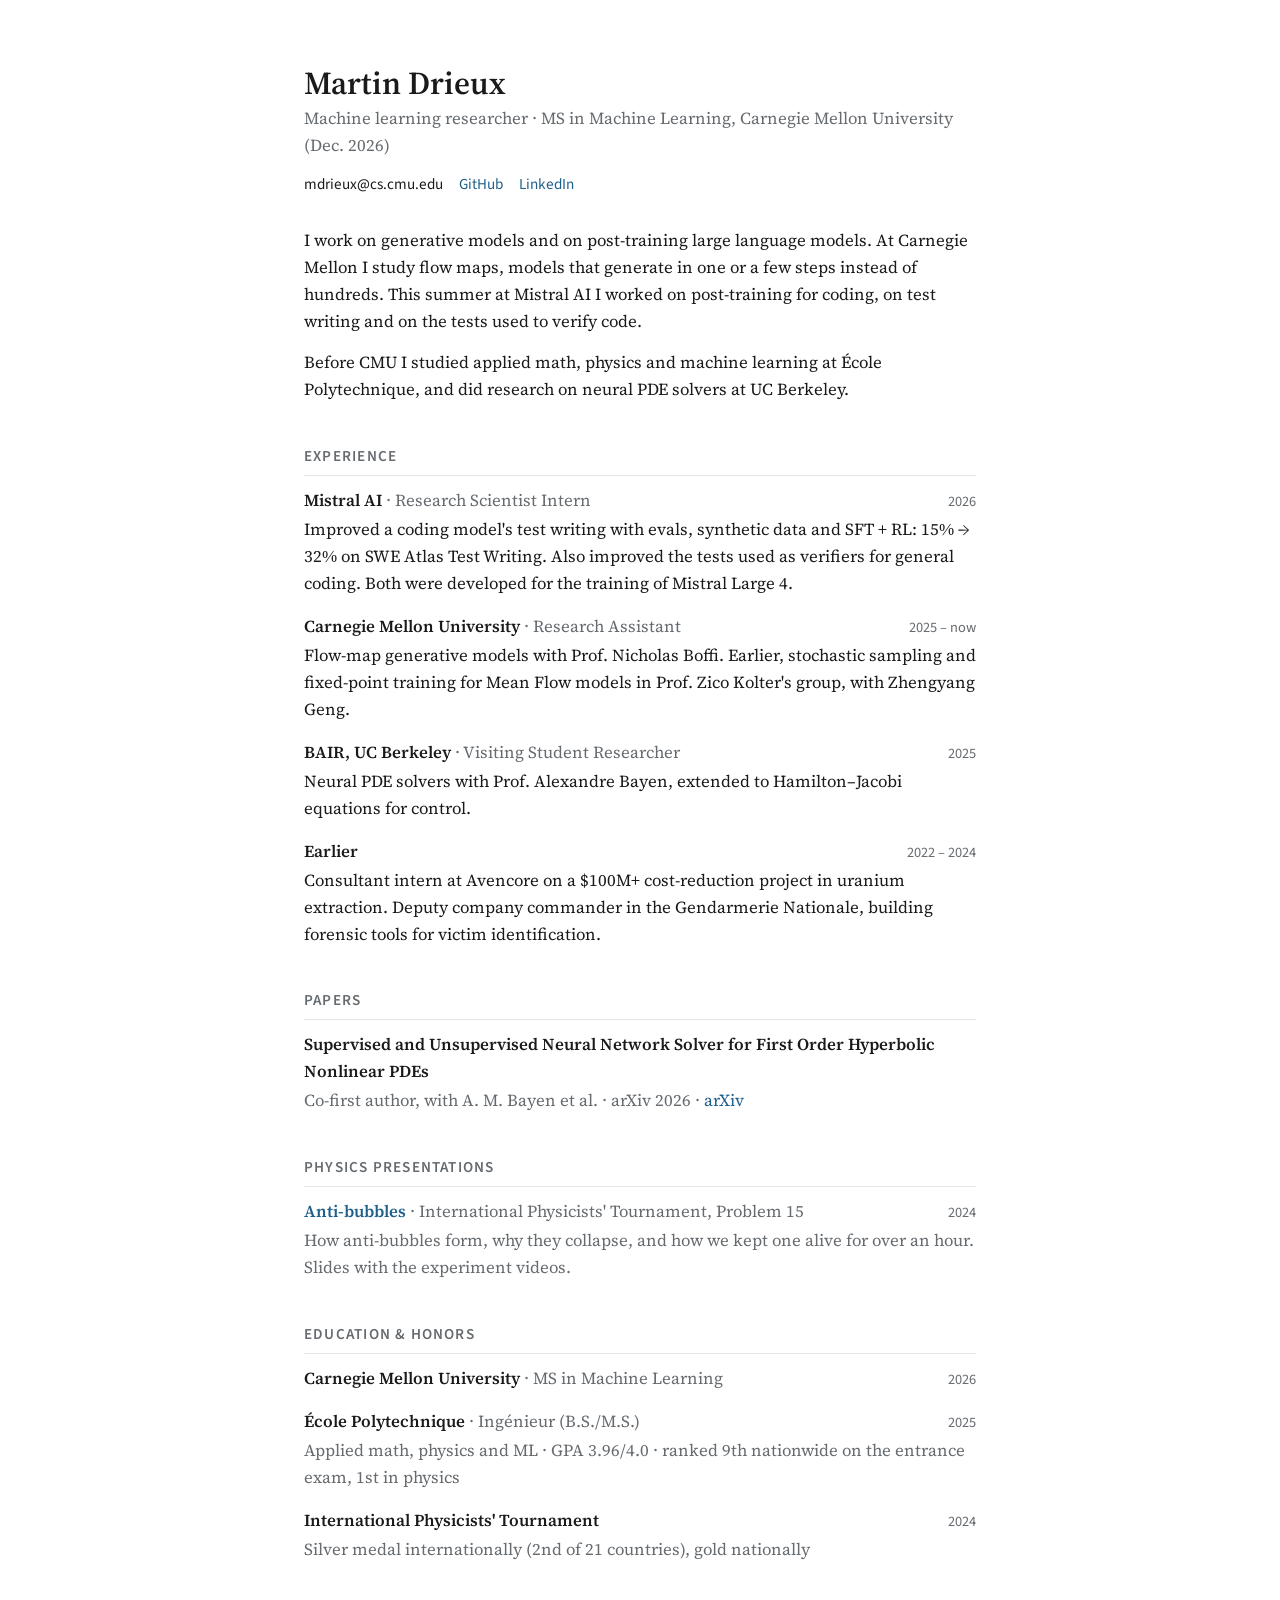
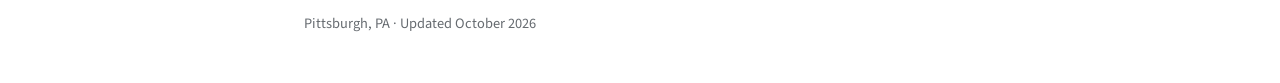
==== commit b45a335b: "Add files via upload" ====
--- a/index.html
+++ b/index.html
@@ -105,6 +105,14 @@
     </li>
   </ul>
 
+  <h2>Physics presentations</h2>
+  <ul class="list">
+    <li class="item">
+      <div class="head"><span><b><a href="ipt/antibubbles/">Anti-bubbles</a></b> <span class="sub">· International Physicists' Tournament, Problem 15</span></span><span class="date">2024</span></div>
+      <p class="sub">How anti-bubbles form, why they collapse, and how we kept one alive for over an hour. Slides with the experiment videos.</p>
+    </li>
+  </ul>
+
   <h2>Education &amp; honors</h2>
   <ul class="list">
     <li class="item">
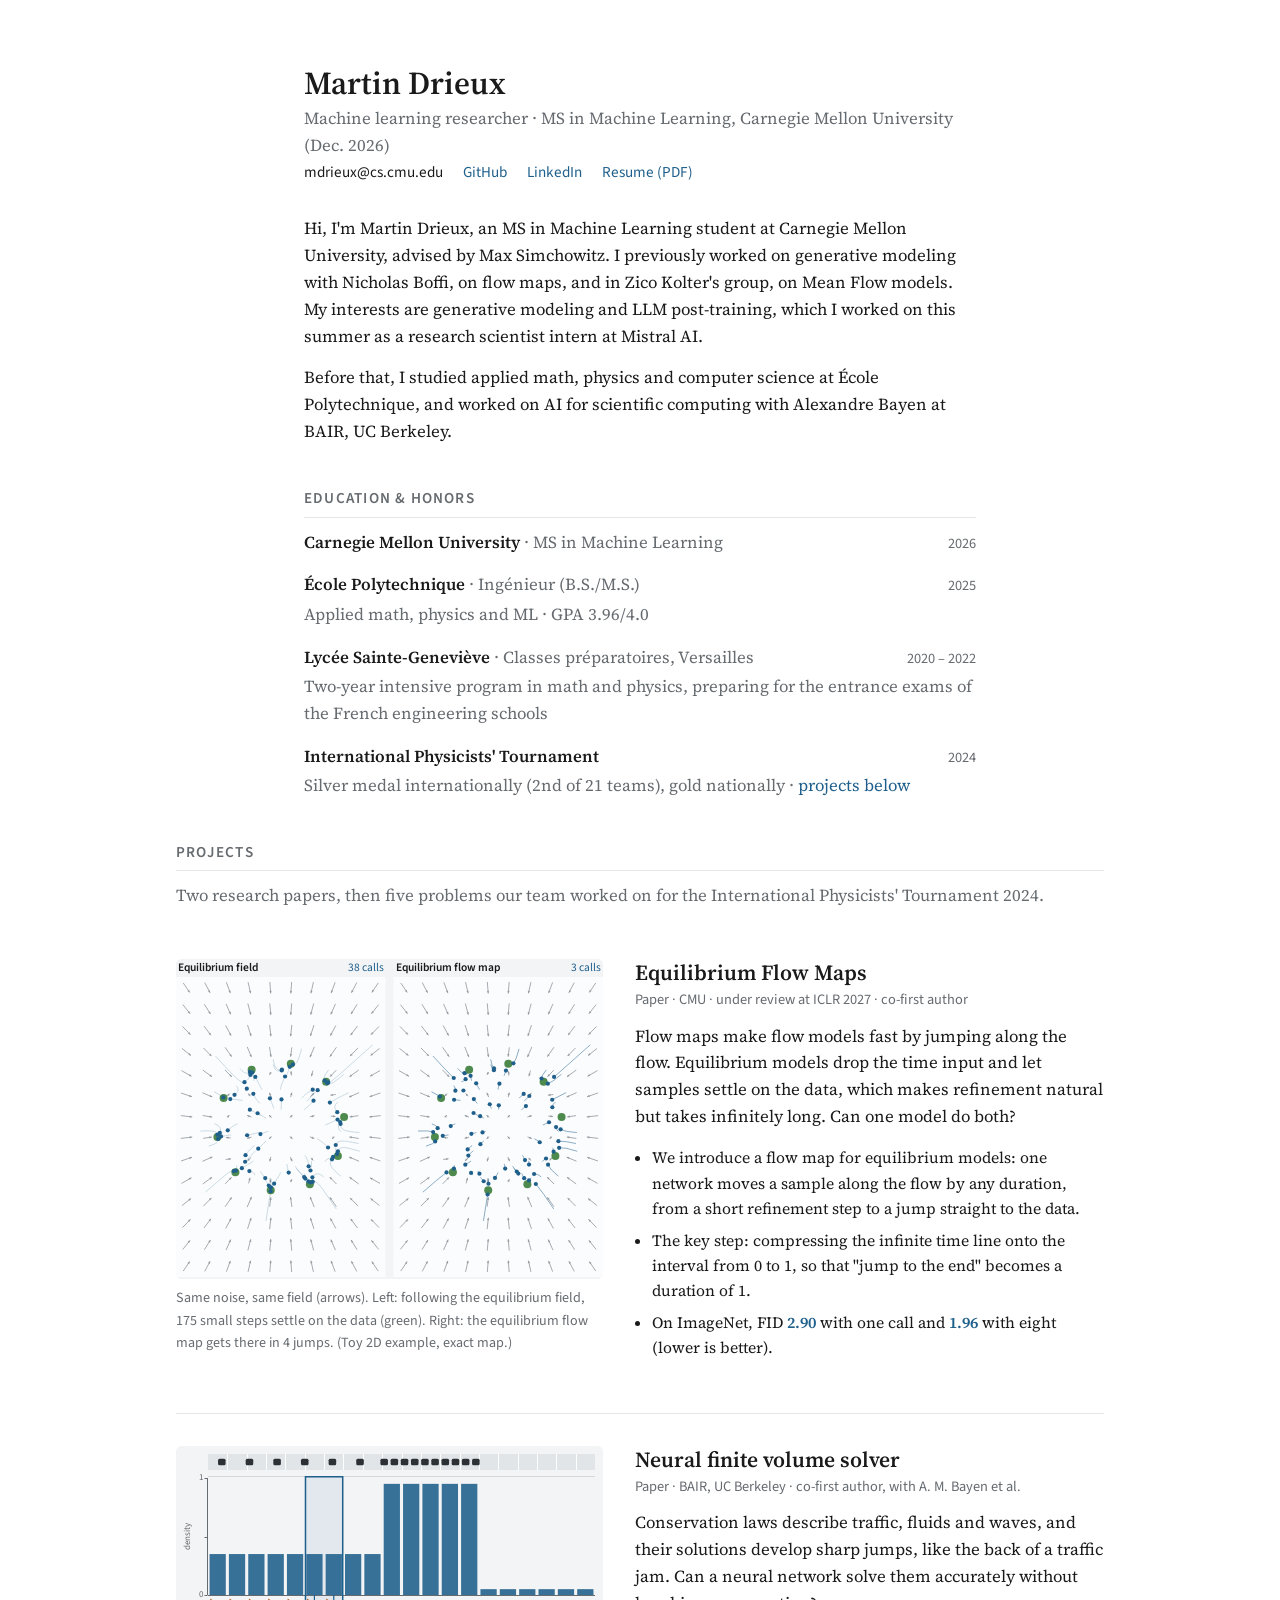
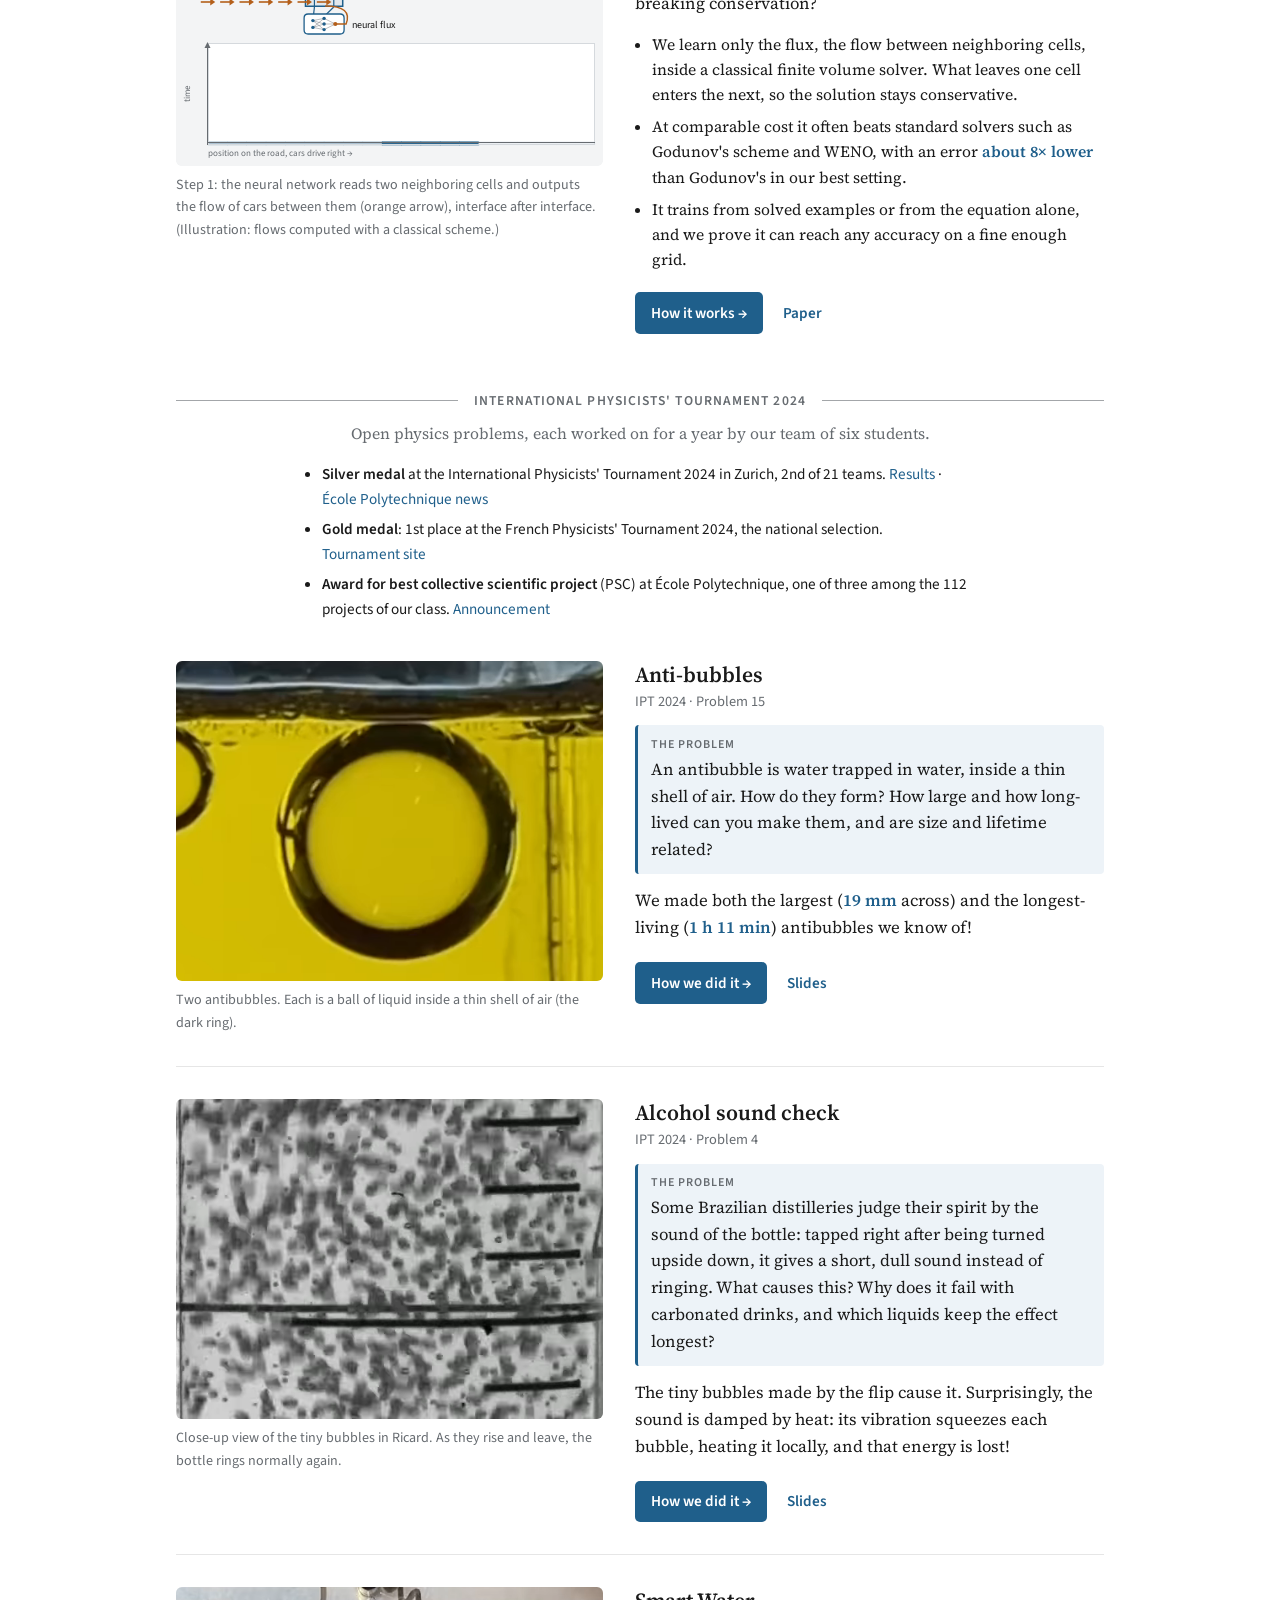
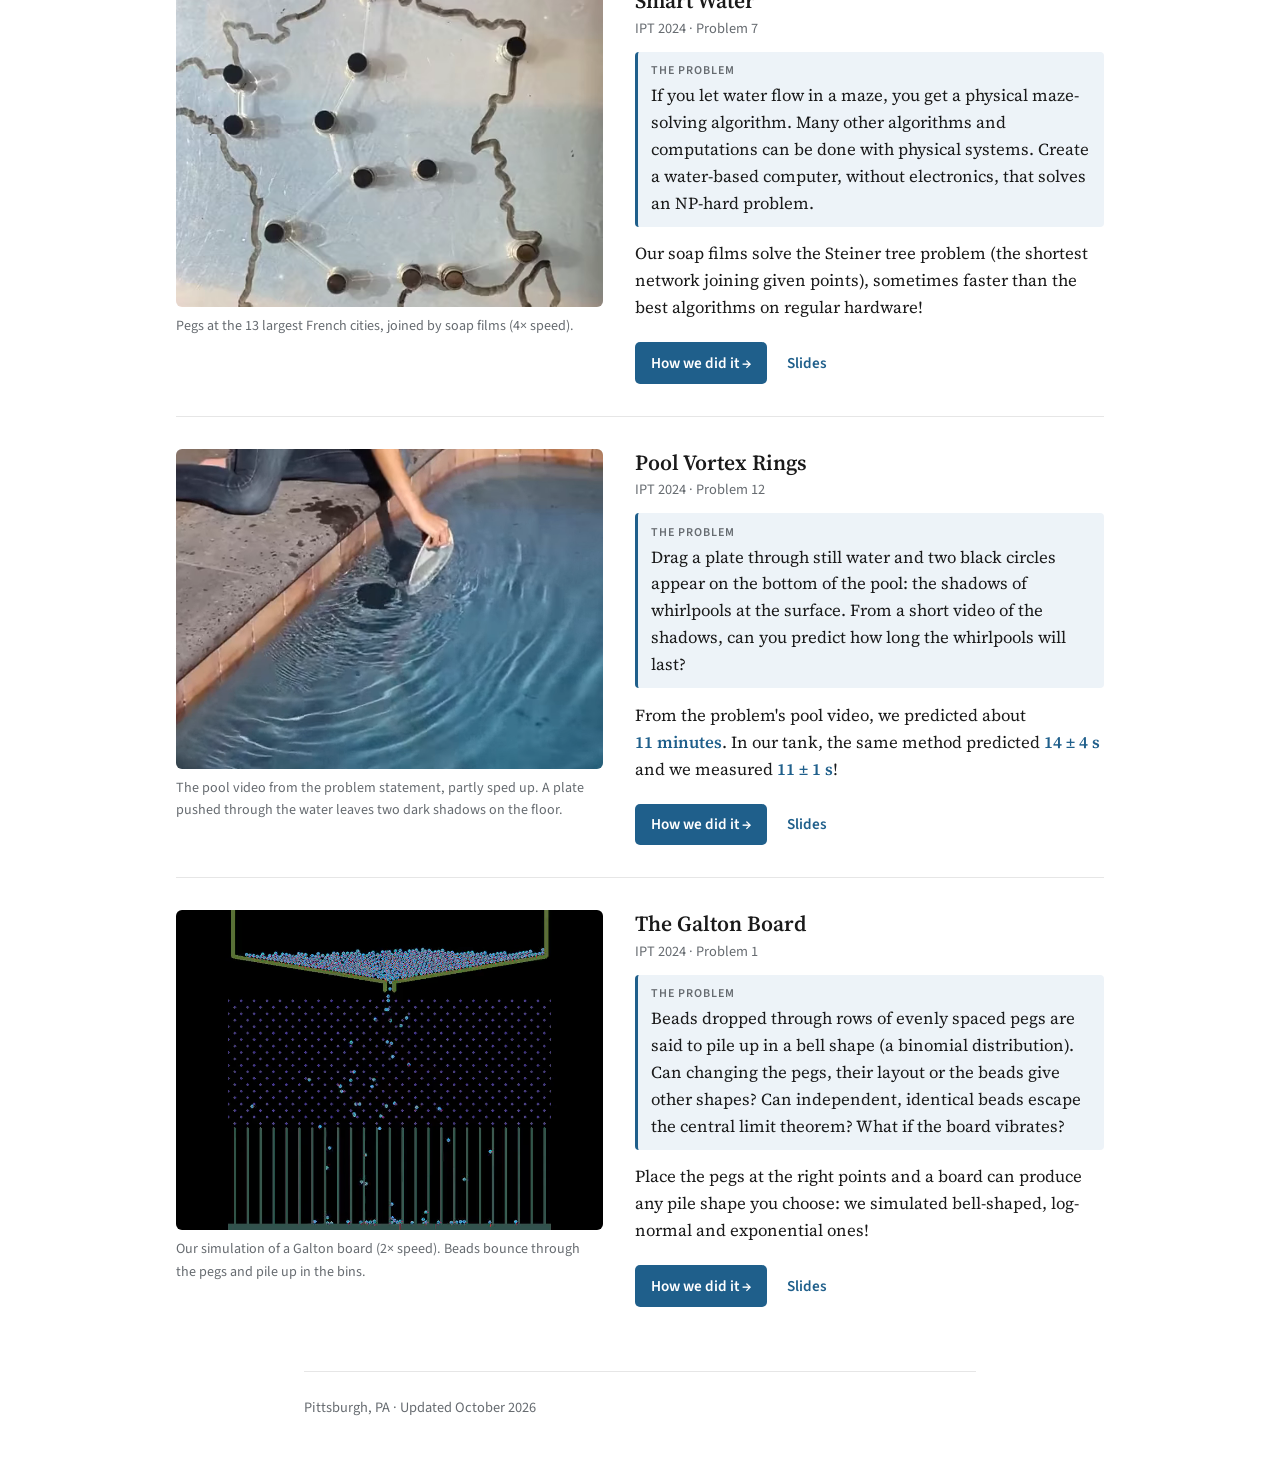
==== commit 3d37a2bd: "Add files via upload" ====
--- a/index.html
+++ b/index.html
@@ -11,44 +11,38 @@
 <style>
 *,*::before,*::after{box-sizing:border-box}
 body{margin:0}
-
-/* Layout: plain single column on white, like a simple academic homepage. Light only, by choice. */
+img{max-width:100%}
+
+/* Layout: plain single column on white (academic homepage), ending with project cards (animation, question, key results, link). Light only. */
 :root {
   --bg: #ffffff;
   --fg: #1a1a1a;
   --muted: #666b70;
   --rule: #e6e6e6;
   --accent: #1f5f8b;
+  --stage: #f2f4f5;
   --font-body: "Source Serif 4", Georgia, "Times New Roman", serif;
   --font-ui: "Source Sans 3", "Helvetica Neue", Arial, sans-serif;
   color-scheme: light;
 }
 body {
-  background: var(--bg);
-  color: var(--fg);
-  font-family: var(--font-body);
-  font-size: 1.05rem;
-  line-height: 1.6;
-  padding-left: max(16px, env(safe-area-inset-left, 0px));
-  padding-right: max(16px, env(safe-area-inset-right, 0px));
+  background: var(--bg); color: var(--fg); font-family: var(--font-body); font-size: 1.05rem; line-height: 1.6;
+  padding-left: max(16px, env(safe-area-inset-left, 0px)); padding-right: max(16px, env(safe-area-inset-right, 0px));
 }
-.page { max-width: 42rem; margin: 0 auto; padding-block: clamp(2rem, 6vw, 4rem) 3rem; }
-
+.page { max-width: 42rem; margin: 0 auto; padding-block: clamp(2rem, 6vw, 4rem) 0; }
 a { color: var(--accent); text-decoration: none; }
 a:hover { text-decoration: underline; }
 a:focus-visible { outline: 2px solid var(--accent); outline-offset: 2px; }
 
-h1 { font-family: var(--font-body); font-weight: 600; font-size: 2rem; line-height: 1.2; margin: 0 0 0.25rem; }
+h1 { font-weight: 600; font-size: 2rem; line-height: 1.2; margin: 0 0 0.25rem; }
 .role { margin: 0; color: var(--muted); }
-.links { display: flex; flex-wrap: wrap; gap: 0.3rem 1rem; margin: 0.75rem 0 0; padding: 0; list-style: none;
-  font-family: var(--font-ui); font-size: 0.95rem; }
+.links { display: flex; flex-wrap: wrap; gap: 0.3rem 1rem; margin: 0.75rem 0 0; padding: 0; list-style: none; font-family: var(--font-ui); font-size: 0.95rem; }
 .email { color: var(--fg); user-select: all; }
-
 .intro { margin-top: 2rem; }
 .intro p { margin: 0 0 0.9rem; }
 
-h2 { font-family: var(--font-ui); font-weight: 600; font-size: 0.95rem; text-transform: uppercase;
-  letter-spacing: 0.08em; color: var(--muted); margin: 2.5rem 0 0.75rem; padding-bottom: 0.4rem; border-bottom: 1px solid var(--rule); }
+h2 { font-family: var(--font-ui); font-weight: 600; font-size: 0.95rem; text-transform: uppercase; letter-spacing: 0.08em; color: var(--muted);
+  margin: 2.5rem 0 0.75rem; padding-bottom: 0.4rem; border-bottom: 1px solid var(--rule); }
 ul.list { list-style: none; margin: 0; padding: 0; display: grid; gap: 1rem; }
 .item b { font-weight: 600; }
 .item .sub { color: var(--muted); }
@@ -56,7 +50,52 @@
 .date { font-family: var(--font-ui); font-size: 0.9rem; color: var(--muted); font-variant-numeric: tabular-nums; }
 .head { display: flex; flex-wrap: wrap; justify-content: space-between; gap: 0 1rem; align-items: baseline; }
 
-footer { margin-top: 3rem; color: var(--muted); font-family: var(--font-ui); font-size: 0.9rem; }
+/* Projects: one card per project (media left, text right; stacked on phones). Clips cross-fade on a timer. */
+.projects { max-width: 58rem; margin: 0 auto; }
+
+.projects > .lead { color: var(--muted); margin-top: 0; }
+.project.group-end { border-bottom: 0; }
+.group-sep { display: flex; align-items: center; gap: 1rem; margin: 1.5rem 0 0; font-family: var(--font-ui); font-size: 0.85rem; font-weight: 600;
+  text-transform: uppercase; letter-spacing: 0.08em; color: var(--muted); }
+.group-sep { text-align: center; }
+.group-sep::before, .group-sep::after { content: ""; flex: 1; min-width: 1.5rem; border-top: 1px solid var(--muted); opacity: 0.6; }
+.group-lead { color: var(--muted); margin: 0.6rem 0 0; text-align: center; font-size: 0.98rem; }
+.awards { max-width: 42rem; margin: 1rem auto 0.5rem; padding-left: 1.1rem; font-family: var(--font-ui); font-size: 0.95rem; display: grid; gap: 0.4rem; }
+.awards b { font-weight: 600; }
+.awards a { white-space: nowrap; }
+
+.project { display: grid; grid-template-columns: minmax(0, 1fr) minmax(0, 1.1fr); gap: 1.25rem 2rem; align-items: start;
+  padding-block: 2rem; border-bottom: 1px solid var(--rule); }
+.project:last-of-type { border-bottom: 0; }
+.media { position: relative; }
+.media .clip, .media .anim { display: block; width: 100%; aspect-ratio: 4 / 3; border-radius: 6px; background: var(--stage); overflow: hidden; }
+.media .clip { object-fit: cover; }
+.media .clip + .clip { position: absolute; inset: 0 0 auto 0; }
+.media .clip { transition: opacity 0.8s ease; }
+.media .clip.off { opacity: 0; }
+.media .anim img, .media .anim canvas { display: block; width: 100%; height: auto; }
+.clip-cap { font-family: var(--font-ui); font-size: 0.88rem; color: var(--muted); margin: 0.5rem 0 0; min-height: 2.6em; }
+.project h3 { font-weight: 600; font-size: 1.35rem; line-height: 1.25; margin: 0 0 0.15rem; }
+.project .meta { font-family: var(--font-ui); font-size: 0.9rem; color: var(--muted); margin: 0 0 0.75rem; }
+.project .question { margin: 0 0 0.9rem; }
+.project .intro-line { margin: 0 0 0.6rem; }
+.project .statement { background: #edf3f8; border-left: 3px solid var(--accent); border-radius: 4px; padding: 0.6rem 0.85rem; margin: 0 0 0.9rem; }
+.project .statement .label { display: block; font-family: var(--font-ui); font-size: 0.75rem; font-weight: 600; text-transform: uppercase; letter-spacing: 0.08em; color: var(--muted); margin-bottom: 0.15rem; }
+.project .teaser { margin: 0 0 1.25rem; }
+.project .teaser b { color: var(--accent); font-weight: 600; }
+.facts { margin: 0 0 1.25rem; padding-left: 1.1rem; display: grid; gap: 0.45rem; font-size: 0.98rem; }
+.facts b { color: var(--accent); font-weight: 600; font-variant-numeric: tabular-nums; }
+.links { display: flex; flex-wrap: wrap; align-items: center; gap: 0.5rem 1.25rem; margin: 0; font-family: var(--font-ui); }
+.cta { display: inline-block; font-weight: 600; color: var(--bg); background: var(--accent); padding: 0.55rem 1rem; border-radius: 5px; }
+.cta:hover { text-decoration: none; filter: brightness(1.1); }
+.secondary { font-weight: 600; }
+.projects-end { height: 2rem; }
+
+footer { max-width: 42rem; margin: 0 auto; border-top: 1px solid var(--rule); padding-block: 1.5rem 3rem; color: var(--muted); font-family: var(--font-ui); font-size: 0.9rem; }
+
+@media (max-width: 640px) {
+  .project { grid-template-columns: 1fr; }
+}
 </style>
 </head>
 <body>
@@ -69,49 +108,14 @@
       <li><a class="email" href="mailto:mdrieux@cs.cmu.edu">mdrieux@cs.cmu.edu</a></li>
       <li><a href="https://github.com/martindrieux">GitHub</a></li>
       <li><a href="https://linkedin.com/in/martin-drieux">LinkedIn</a></li>
+      <li><a href="cv.pdf">Resume (PDF)</a></li>
     </ul>
   </header>
 
   <div class="intro">
-    <p>I work on generative models and on post-training large language models. At Carnegie Mellon I study flow maps, models that generate in one or a few steps instead of hundreds. This summer at Mistral AI I worked on post-training for coding, on test writing and on the tests used to verify code.</p>
-    <p>Before CMU I studied applied math, physics and machine learning at École Polytechnique, and did research on neural PDE solvers at UC Berkeley.</p>
+    <p>Hi, I'm Martin Drieux, an MS in Machine Learning student at Carnegie Mellon University, advised by Max Simchowitz. I previously worked on generative modeling with Nicholas Boffi, on flow maps, and in Zico Kolter's group, on Mean Flow models. My interests are generative modeling and LLM post-training, which I worked on this summer as a research scientist intern at Mistral AI.</p>
+    <p>Before that, I studied applied math, physics and computer science at École Polytechnique, and worked on AI for scientific computing with Alexandre Bayen at BAIR, UC Berkeley.</p>
   </div>
-
-  <h2>Experience</h2>
-  <ul class="list">
-    <li class="item">
-      <div class="head"><span><b>Mistral AI</b> <span class="sub">· Research Scientist Intern</span></span><span class="date">2026</span></div>
-      <p>Improved a coding model's test writing with evals, synthetic data and SFT + RL: 15% → 32% on SWE Atlas Test Writing. Also improved the tests used as verifiers for general coding. Both were developed for the training of Mistral Large 4.</p>
-    </li>
-    <li class="item">
-      <div class="head"><span><b>Carnegie Mellon University</b> <span class="sub">· Research Assistant</span></span><span class="date">2025 – now</span></div>
-      <p>Flow-map generative models with Prof. Nicholas Boffi. Earlier, stochastic sampling and fixed-point training for Mean Flow models in Prof. Zico Kolter's group, with Zhengyang Geng.</p>
-    </li>
-    <li class="item">
-      <div class="head"><span><b>BAIR, UC Berkeley</b> <span class="sub">· Visiting Student Researcher</span></span><span class="date">2025</span></div>
-      <p>Neural PDE solvers with Prof. Alexandre Bayen, extended to Hamilton–Jacobi equations for control.</p>
-    </li>
-    <li class="item">
-      <div class="head"><span><b>Earlier</b></span><span class="date">2022 – 2024</span></div>
-      <p>Consultant intern at Avencore on a $100M+ cost-reduction project in uranium extraction. Deputy company commander in the Gendarmerie Nationale, building forensic tools for victim identification.</p>
-    </li>
-  </ul>
-
-  <h2>Papers</h2>
-  <ul class="list">
-    <li class="item">
-      <b>Supervised and Unsupervised Neural Network Solver for First Order Hyperbolic Nonlinear PDEs</b>
-      <p class="sub">Co-first author, with A. M. Bayen et al. · arXiv 2026 · <a href="https://arxiv.org/abs/2601.06388">arXiv</a></p>
-    </li>
-  </ul>
-
-  <h2>Physics presentations</h2>
-  <ul class="list">
-    <li class="item">
-      <div class="head"><span><b><a href="ipt/antibubbles/">Anti-bubbles</a></b> <span class="sub">· International Physicists' Tournament, Problem 15</span></span><span class="date">2024</span></div>
-      <p class="sub">How anti-bubbles form, why they collapse, and how we kept one alive for over an hour. Slides with the experiment videos.</p>
-    </li>
-  </ul>
 
   <h2>Education &amp; honors</h2>
   <ul class="list">
@@ -120,16 +124,181 @@
     </li>
     <li class="item">
       <div class="head"><span><b>École Polytechnique</b> <span class="sub">· Ingénieur (B.S./M.S.)</span></span><span class="date">2025</span></div>
-      <p class="sub">Applied math, physics and ML · GPA 3.96/4.0 · ranked 9th nationwide on the entrance exam, 1st in physics</p>
+      <p class="sub">Applied math, physics and ML · GPA 3.96/4.0</p>
+    </li>
+    <li class="item">
+      <div class="head"><span><b>Lycée Sainte-Geneviève</b> <span class="sub">· Classes préparatoires, Versailles</span></span><span class="date">2020 – 2022</span></div>
+      <p class="sub">Two-year intensive program in math and physics, preparing for the entrance exams of the French engineering schools</p>
     </li>
     <li class="item">
       <div class="head"><span><b>International Physicists' Tournament</b></span><span class="date">2024</span></div>
-      <p class="sub">Silver medal internationally (2nd of 21 countries), gold nationally</p>
+      <p class="sub">Silver medal internationally (2nd of 21 teams), gold nationally · <a href="#projects">projects below</a></p>
     </li>
   </ul>
-
-  <footer>Pittsburgh, PA · Updated October 2026</footer>
 </div>
+
+<section class="projects" id="projects" aria-labelledby="proj-title">
+  <h2 id="proj-title">Projects</h2>
+  <p class="lead">Two research papers, then five problems our team worked on for the International Physicists' Tournament 2024.</p>
+  <article class="project" id="eqfm">
+    <div class="media">
+      <div class="anim" data-anim="eqfm"></div>
+      <p class="clip-cap"><span class="eqfm-live">Same noise, same field (arrows). Left: following the equilibrium field, small steps settle on the data (green). Right: the equilibrium flow map gets there in a few jumps.</span> <span class="nfvm-note">(Toy 2D example, exact map.)</span></p>
+    </div>
+    <div class="body">
+      <h3>Equilibrium Flow Maps</h3>
+      <p class="meta">Paper · CMU · under review at ICLR 2027 · co-first author</p>
+      <p class="question">Flow maps make flow models fast by jumping along the flow. Equilibrium models drop the time input and let samples settle on the data, which makes refinement natural but takes infinitely long. Can one model do both?</p>
+      <ul class="facts">
+        <li>We introduce a flow map for equilibrium models: one network moves a sample along the flow by any duration, from a short refinement step to a jump straight to the data.</li>
+        <li>The key step: compressing the infinite time line onto the interval from 0 to 1, so that "jump to the end" becomes a duration of 1.</li>
+        <li>On ImageNet, FID <b>2.90</b> with one call and <b>1.96</b> with eight (lower is better).</li>
+      </ul>
+    </div>
+  </article>
+  <article class="project group-end" id="nfvm">
+    <div class="media">
+      <div class="anim" data-anim="nfvm"><img class="anim-poster" src="research/nfvm/poster.png" alt="Still frame of the solver: cars on a road, the density in each cell as bars, orange flux arrows between cells, a small neural network under two highlighted cells, and the density history below." width="574" height="430"></div>
+      <p class="clip-cap"><span class="nfvm-live">A small neural network computes the flow of cars between neighboring cells, then each cell is updated.</span> <span class="nfvm-note">(Illustration: flows computed with a classical scheme.)</span></p>
+    </div>
+    <div class="body">
+      <h3>Neural finite volume solver</h3>
+      <p class="meta">Paper · BAIR, UC Berkeley · co-first author, with A. M. Bayen et al.</p>
+      <p class="question">Conservation laws describe traffic, fluids and waves, and their solutions develop sharp jumps, like the back of a traffic jam. Can a neural network solve them accurately without breaking conservation?</p>
+      <ul class="facts">
+      <li>We learn only the flux, the flow between neighboring cells, inside a classical finite volume solver. What leaves one cell enters the next, so the solution stays conservative.</li>
+      <li>At comparable cost it often beats standard solvers such as Godunov's scheme and WENO, with an error <b>about 8× lower</b> than Godunov's in our best setting.</li>
+      <li>It trains from solved examples or from the equation alone, and we prove it can reach any accuracy on a fine enough grid.</li>
+    </ul>
+      <p class="links"><a class="cta" href="research/nfvm/">How it works →</a> <a class="secondary" href="https://arxiv.org/abs/2601.06388">Paper</a></p>
+    </div>
+  </article>
+  <div class="group-sep" role="separator">International Physicists' Tournament 2024</div>
+  <p class="group-lead">Open physics problems, each worked on for a year by our team of six students.</p>
+  <ul class="awards">
+    <li><b>Silver medal</b> at the International Physicists' Tournament 2024 in Zurich, 2nd of 21 teams. <a href="https://2024.iptnet.info/2024/04/09/the-winner-of-ipt-2024-is-germany/">Results</a> · <a href="https://polytechnique.edu/en/news/ecole-polytechnique-silver-medallist-2024-international-physicists-tournament">École Polytechnique news</a></li>
+    <li><b>Gold medal</b>: 1st place at the French Physicists' Tournament 2024, the national selection. <a href="https://france.iptnet.info/fpt-2024/">Tournament site</a></li>
+    <li><b>Award for best collective scientific project</b> (PSC) at École Polytechnique, one of three among the 112 projects of our class. <a href="https://www.polytechnique.edu/en/news/three-collective-scientific-projects-x2022-class-awarded">Announcement</a></li>
+  </ul>
+  <article class="project" id="antibubbles">
+    <div class="media">
+      <video class="clip" autoplay muted loop playsinline poster="ipt/antibubbles/p14.jpg" aria-label="Close-up of two antibubbles in soapy water; the larger one bursts" data-cap="Two antibubbles. Each is a ball of liquid inside a thin shell of air (the dark ring).">
+        <source src="ipt/antibubbles/s14.webm" type="video/webm"><source src="ipt/antibubbles/s14.mp4" type="video/mp4"></video>
+      <video class="clip off" preload="none" muted loop playsinline poster="ipt/antibubbles/p13.jpg" aria-label="A column of liquid pinches off into a large antibubble" data-cap="A column of liquid pinches off and closes into a large antibubble.">
+        <source src="ipt/antibubbles/s13.webm" type="video/webm"><source src="ipt/antibubbles/s13.mp4" type="video/mp4"></video>
+      <video class="clip off" preload="none" muted loop playsinline poster="ipt/antibubbles/p06.jpg" aria-label="Slow-motion footage of a drop entering the bath and trapping a layer of air" data-cap="In slow motion, the drop pushes a pocket of air into the surface, which closes around it.">
+        <source src="ipt/antibubbles/s06.webm" type="video/webm"><source src="ipt/antibubbles/s06.mp4" type="video/mp4"></video>
+      <p class="clip-cap">Two antibubbles. Each is a ball of liquid inside a thin shell of air (the dark ring).</p>
+    </div>
+    <div class="body">
+      <h3>Anti-bubbles</h3>
+      <p class="meta">IPT 2024 · Problem 15</p>
+      <p class="statement"><span class="label">The problem</span>An antibubble is water trapped in water, inside a thin shell of air. How do they form? How large and how long-lived can you make them, and are size and lifetime related?</p>
+      <p class="teaser">We made both the largest (<b>19&nbsp;mm</b> across) and the longest-living (<b>1&nbsp;h&nbsp;11&nbsp;min</b>) antibubbles we know of!</p>
+      <p class="links"><a class="cta" href="ipt/antibubbles/">How we did it →</a> <a class="secondary" href="ipt/antibubbles/slides.html">Slides</a></p>
+    </div>
+  </article>
+  <article class="project" id="sound-check">
+    <div class="media">
+      <video class="clip" autoplay muted loop playsinline poster="ipt/sound-check/q35.jpg" aria-label="Close-up footage of tiny bubbles in a drink thinning out as they rise" data-cap="Close-up view of the tiny bubbles in Ricard. As they rise and leave, the bottle rings normally again.">
+        <source src="ipt/sound-check/c35.webm" type="video/webm"><source src="ipt/sound-check/c35.mp4" type="video/mp4"></video>
+      <video class="clip off" preload="none" muted loop playsinline poster="ipt/sound-check/q02.jpg" aria-label="A hand taps a bottle with a tool, flips it upside down and back, and taps it again" data-cap="The effect: tap the bottle, turn it upside down and back, tap again.">
+        <source src="ipt/sound-check/c02.webm" type="video/webm"><source src="ipt/sound-check/c02.mp4" type="video/mp4"></video>
+      <p class="clip-cap">Close-up view of the tiny bubbles in Ricard. As they rise and leave, the bottle rings normally again.</p>
+    </div>
+    <div class="body">
+      <h3>Alcohol sound check</h3>
+      <p class="meta">IPT 2024 · Problem 4</p>
+      <p class="statement"><span class="label">The problem</span>Some Brazilian distilleries judge their spirit by the sound of the bottle: tapped right after being turned upside down, it gives a short, dull sound instead of ringing. What causes this? Why does it fail with carbonated drinks, and which liquids keep the effect longest?</p>
+      <p class="teaser">The tiny bubbles made by the flip cause it. Surprisingly, the sound is damped by heat: its vibration squeezes each bubble, heating it locally, and that energy is lost!</p>
+      <p class="links"><a class="cta" href="ipt/sound-check/">How we did it →</a> <a class="secondary" href="ipt/sound-check/slides.html">Slides</a></p>
+    </div>
+  </article>
+  <article class="project" id="smart-water">
+    <div class="media">
+      <video class="clip" autoplay muted loop playsinline poster="ipt/smart-water/q28.jpg" aria-label="Top view of a map of France between two clear plates, with pegs at 13 cities joined by thin soap films" data-cap="Pegs at the 13 largest French cities, joined by soap films (4× speed).">
+        <source src="ipt/smart-water/c28.webm" type="video/webm"><source src="ipt/smart-water/c28.mp4" type="video/mp4"></video>
+      <video class="clip off" preload="none" muted loop playsinline poster="ipt/smart-water/q15.jpg" aria-label="Top view of five pegs between clear plates; the soap film joining them jumps to a new arrangement with three-way junctions" data-cap="Five pegs. The film leaves a longer arrangement and settles into a shorter one (3× speed).">
+        <source src="ipt/smart-water/c15.webm" type="video/webm"><source src="ipt/smart-water/c15.mp4" type="video/mp4"></video>
+      <video class="clip off" preload="none" muted loop playsinline poster="ipt/smart-water/q17.jpg" aria-label="Top view of six pegs on a hexagon; the soap film rearranges until it runs along five sides of the hexagon" data-cap="Six pegs on a regular hexagon. The film settles on five of its sides, the shortest network here (2× speed).">
+        <source src="ipt/smart-water/c17.webm" type="video/webm"><source src="ipt/smart-water/c17.mp4" type="video/mp4"></video>
+      <p class="clip-cap">Pegs at the 13 largest French cities, joined by soap films (4× speed).</p>
+    </div>
+    <div class="body">
+      <h3>Smart Water</h3>
+      <p class="meta">IPT 2024 · Problem 7</p>
+      <p class="statement"><span class="label">The problem</span>If you let water flow in a maze, you get a physical maze-solving algorithm. Many other algorithms and computations can be done with physical systems. Create a water-based computer, without electronics, that solves an NP-hard problem.</p>
+      <p class="teaser">Our soap films solve the Steiner tree problem (the shortest network joining given points), sometimes faster than the best algorithms on regular hardware!</p>
+      <p class="links"><a class="cta" href="ipt/smart-water/">How we did it →</a> <a class="secondary" href="ipt/smart-water/slides.html">Slides</a></p>
+    </div>
+  </article>
+  <article class="project" id="vortex-rings">
+    <div class="media">
+      <video class="clip" autoplay muted loop playsinline poster="ipt/vortex-rings/p01pg.jpg" aria-label="A plate is pushed through a swimming pool; two dark round shadows appear on the floor and drift away" data-cap="The pool video from the problem statement, partly sped up. A plate pushed through the water leaves two dark shadows on the floor.">
+      <source src="ipt/vortex-rings/s01pg.webm" type="video/webm"><source src="ipt/vortex-rings/s01pg.mp4" type="video/mp4"></video>
+    <video class="clip off" preload="none" muted loop playsinline poster="ipt/vortex-rings/p08c.jpg" aria-label="Top view of a water tank: two dark shadows on the floor shrink and vanish" data-cap="Top view of our tank (2× speed). The two shadows of one vortex ring shrink and vanish.">
+        <source src="ipt/vortex-rings/s08c.webm" type="video/webm"><source src="ipt/vortex-rings/s08c.mp4" type="video/mp4"></video>
+      <p class="clip-cap">The pool video from the problem statement, partly sped up. A plate pushed through the water leaves two dark shadows on the floor.</p>
+    </div>
+    <div class="body">
+      <h3>Pool Vortex Rings</h3>
+      <p class="meta">IPT 2024 · Problem 12</p>
+      <p class="statement"><span class="label">The problem</span>Drag a plate through still water and two black circles appear on the bottom of the pool: the shadows of whirlpools at the surface. From a short video of the shadows, can you predict how long the whirlpools will last?</p>
+      <p class="teaser">From the problem's pool video, we predicted about <b>11&nbsp;minutes</b>. In our tank, the same method predicted <b>14&nbsp;±&nbsp;4&nbsp;s</b> and we measured <b>11&nbsp;±&nbsp;1&nbsp;s</b>!</p>
+      <p class="links"><a class="cta" href="ipt/vortex-rings/">How we did it →</a> <a class="secondary" href="ipt/vortex-rings/slides.html">Slides</a></p>
+    </div>
+  </article>
+  <article class="project" id="galton-board">
+    <div class="media">
+      <video class="clip" autoplay muted loop playsinline poster="ipt/galton-board/p08c.jpg" aria-label="Simulated beads fall from a hopper through a grid of pegs and pile up in bins" data-cap="Our simulation of a Galton board (2× speed). Beads bounce through the pegs and pile up in the bins.">
+        <source src="ipt/galton-board/s08c.webm" type="video/webm"><source src="ipt/galton-board/s08c.mp4" type="video/mp4"></video>
+      <video class="clip off" preload="none" preload="none" muted loop playsinline poster="ipt/galton-board/p11c.jpg" aria-label="Glass beads are poured into a wide wooden board with a grid of pegs and fill the bins at the bottom" data-cap="Pouring glass beads into our modular board, where pegs can be rearranged on a grid of holes (2× speed).">
+        <source src="ipt/galton-board/s11c.webm" type="video/webm"><source src="ipt/galton-board/s11c.mp4" type="video/mp4"></video>
+      <p class="clip-cap">Our simulation of a Galton board (2× speed). Beads bounce through the pegs and pile up in the bins.</p>
+    </div>
+    <div class="body">
+      <h3>The Galton Board</h3>
+      <p class="meta">IPT 2024 · Problem 1</p>
+      <p class="statement"><span class="label">The problem</span>Beads dropped through rows of evenly spaced pegs are said to pile up in a bell shape (a binomial distribution). Can changing the pegs, their layout or the beads give other shapes? Can independent, identical beads escape the central limit theorem? What if the board vibrates?</p>
+      <p class="teaser">Place the pegs at the right points and a board can produce any pile shape you choose: we simulated bell-shaped, log-normal and exponential ones!</p>
+      <p class="links"><a class="cta" href="ipt/galton-board/">How we did it →</a> <a class="secondary" href="ipt/galton-board/slides.html">Slides</a></p>
+    </div>
+  </article>
+  <div class="projects-end"></div>
+</section>
+
+<footer>Pittsburgh, PA · Updated October 2026</footer>
+
+<script src="research/nfvm/anim.js"></script>
+<script src="research/eqfm/anim.js"></script>
+<script>
+(() => {
+  // Cross-fade between the clips of each card, every 7 s, and show the matching caption.
+  document.querySelectorAll('.project .media').forEach(media => {
+    const clips = [...media.querySelectorAll('video.clip')];
+    const cap = media.querySelector('.clip-cap');
+    if (clips.length < 2) return;
+    let i = 0;
+    setInterval(() => {
+      const next = (i + 1) % clips.length;
+      const v = clips[next];
+      v.preload = 'auto'; v.play().catch(() => {});
+      v.classList.remove('off');
+      clips[i].classList.add('off');
+      const prev = clips[i]; setTimeout(() => prev.pause(), 900);
+      if (cap && v.dataset.cap) cap.textContent = v.dataset.cap;
+      i = next;
+    }, 7000);
+  });
+  // Mount the NFVM animation in its card.
+  document.querySelectorAll('.anim[data-anim="eqfm"]').forEach(el => {
+    if (window.EqFMAnim) window.EqFMAnim.mount(el, { compact: true, captionEl: el.parentNode.querySelector('.eqfm-live') });
+  });
+  document.querySelectorAll('.anim[data-anim="nfvm"]').forEach(el => {
+    if (window.NFVMAnim) window.NFVMAnim.mount(el, { compact: true, captionEl: el.parentNode.querySelector('.nfvm-live') });
+  });
+})();
+</script>
 
 </body>
 </html>
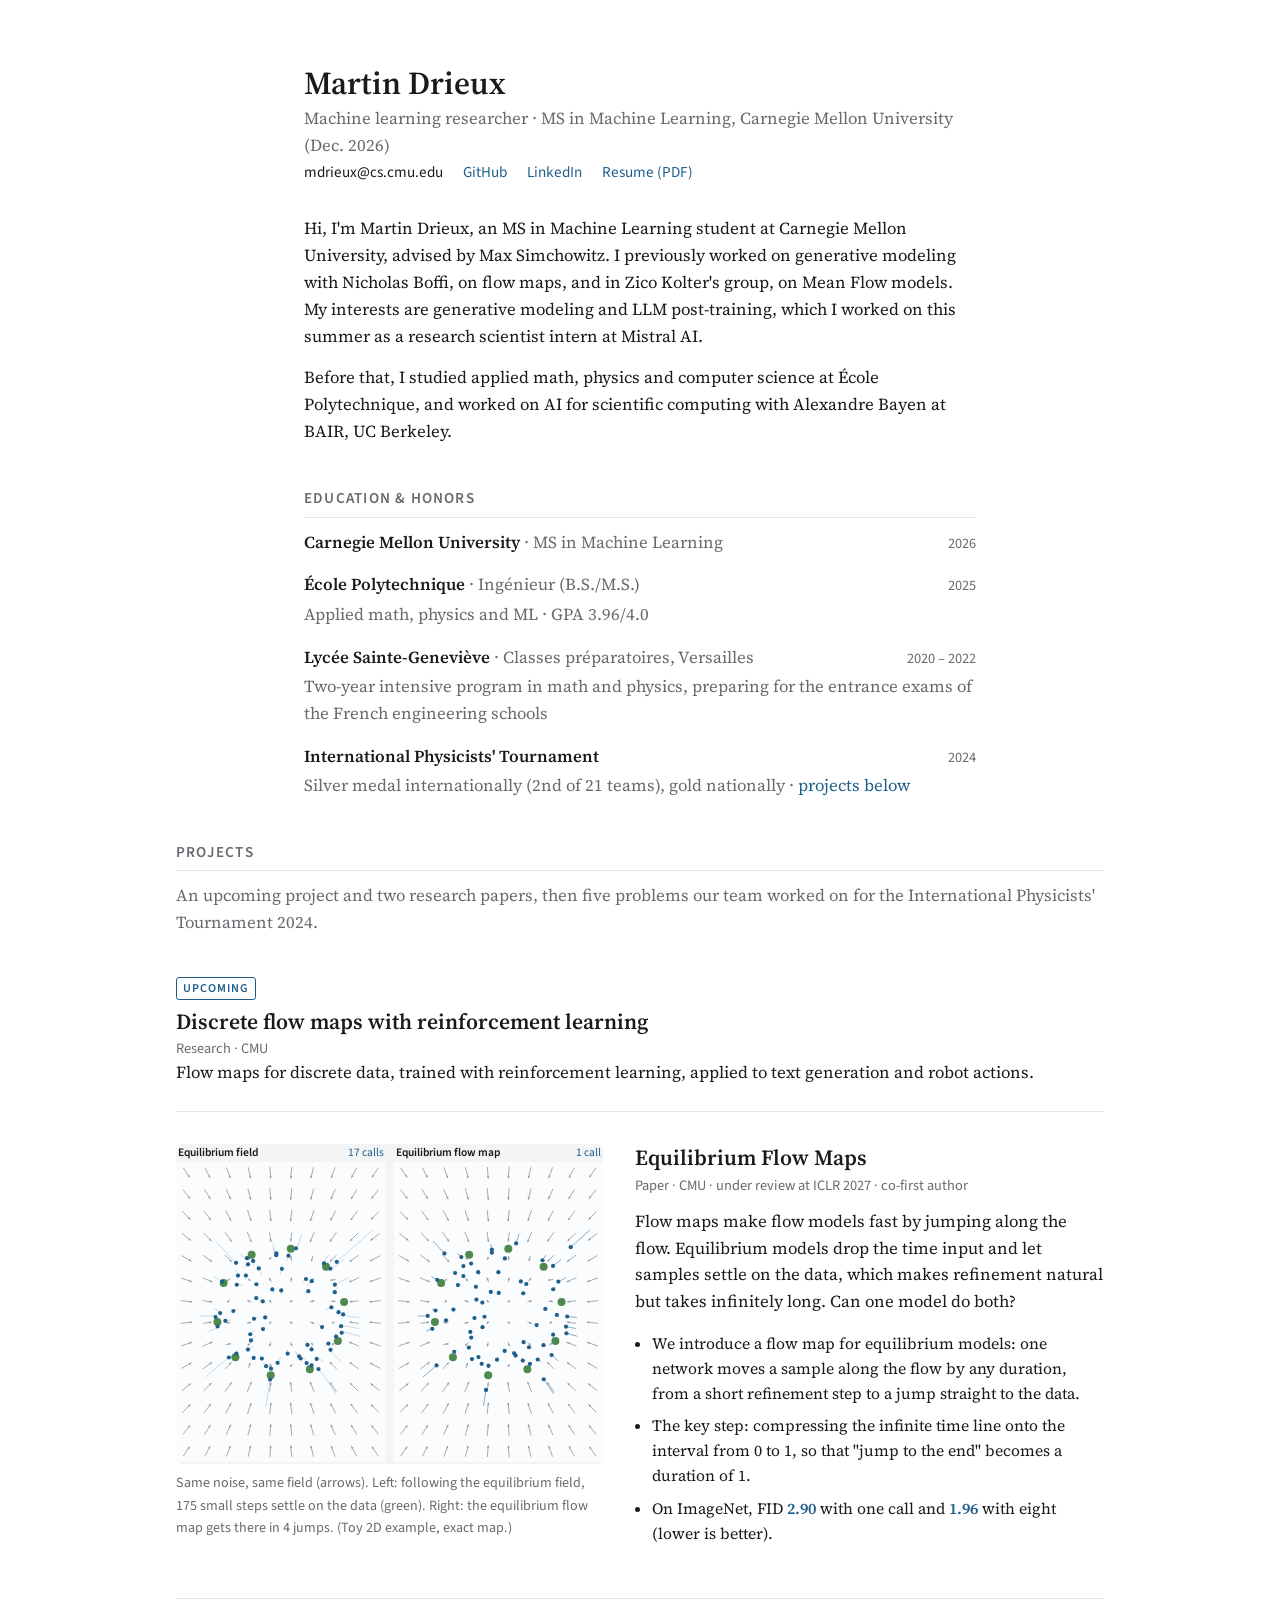
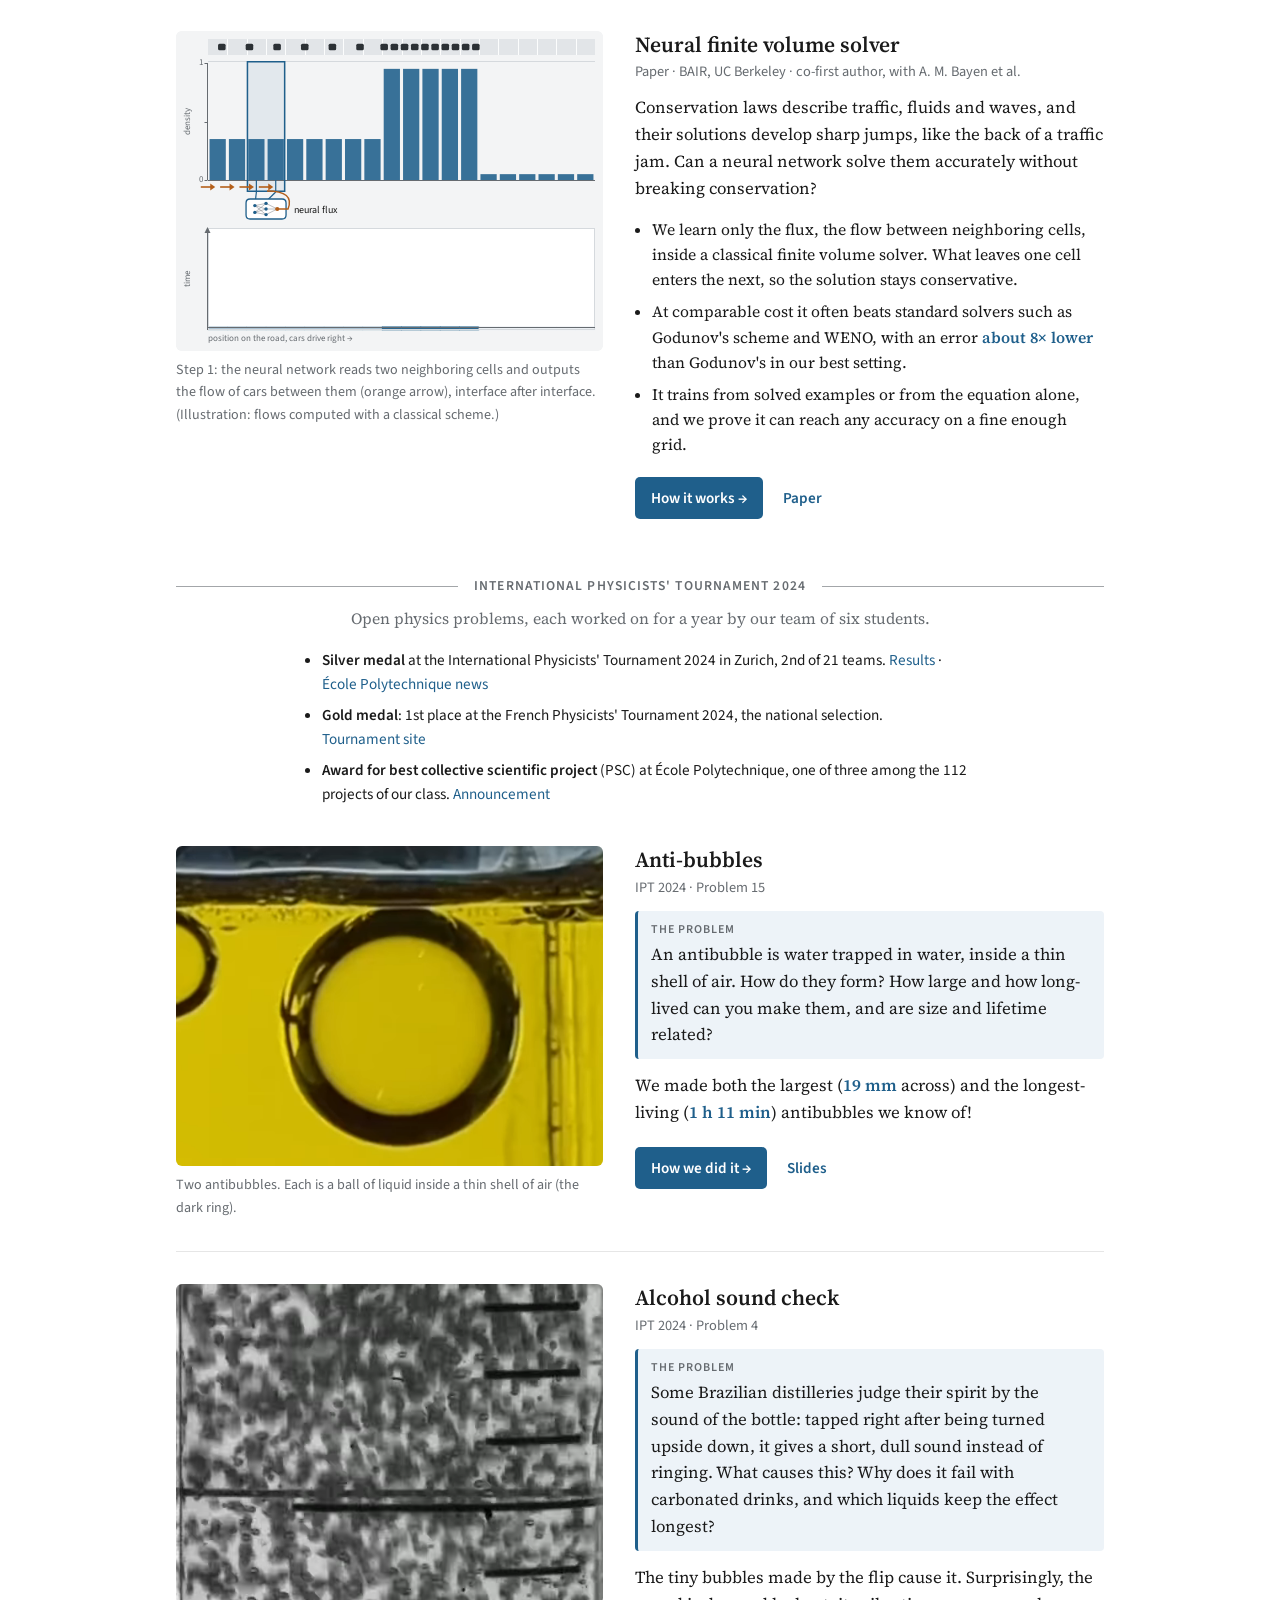
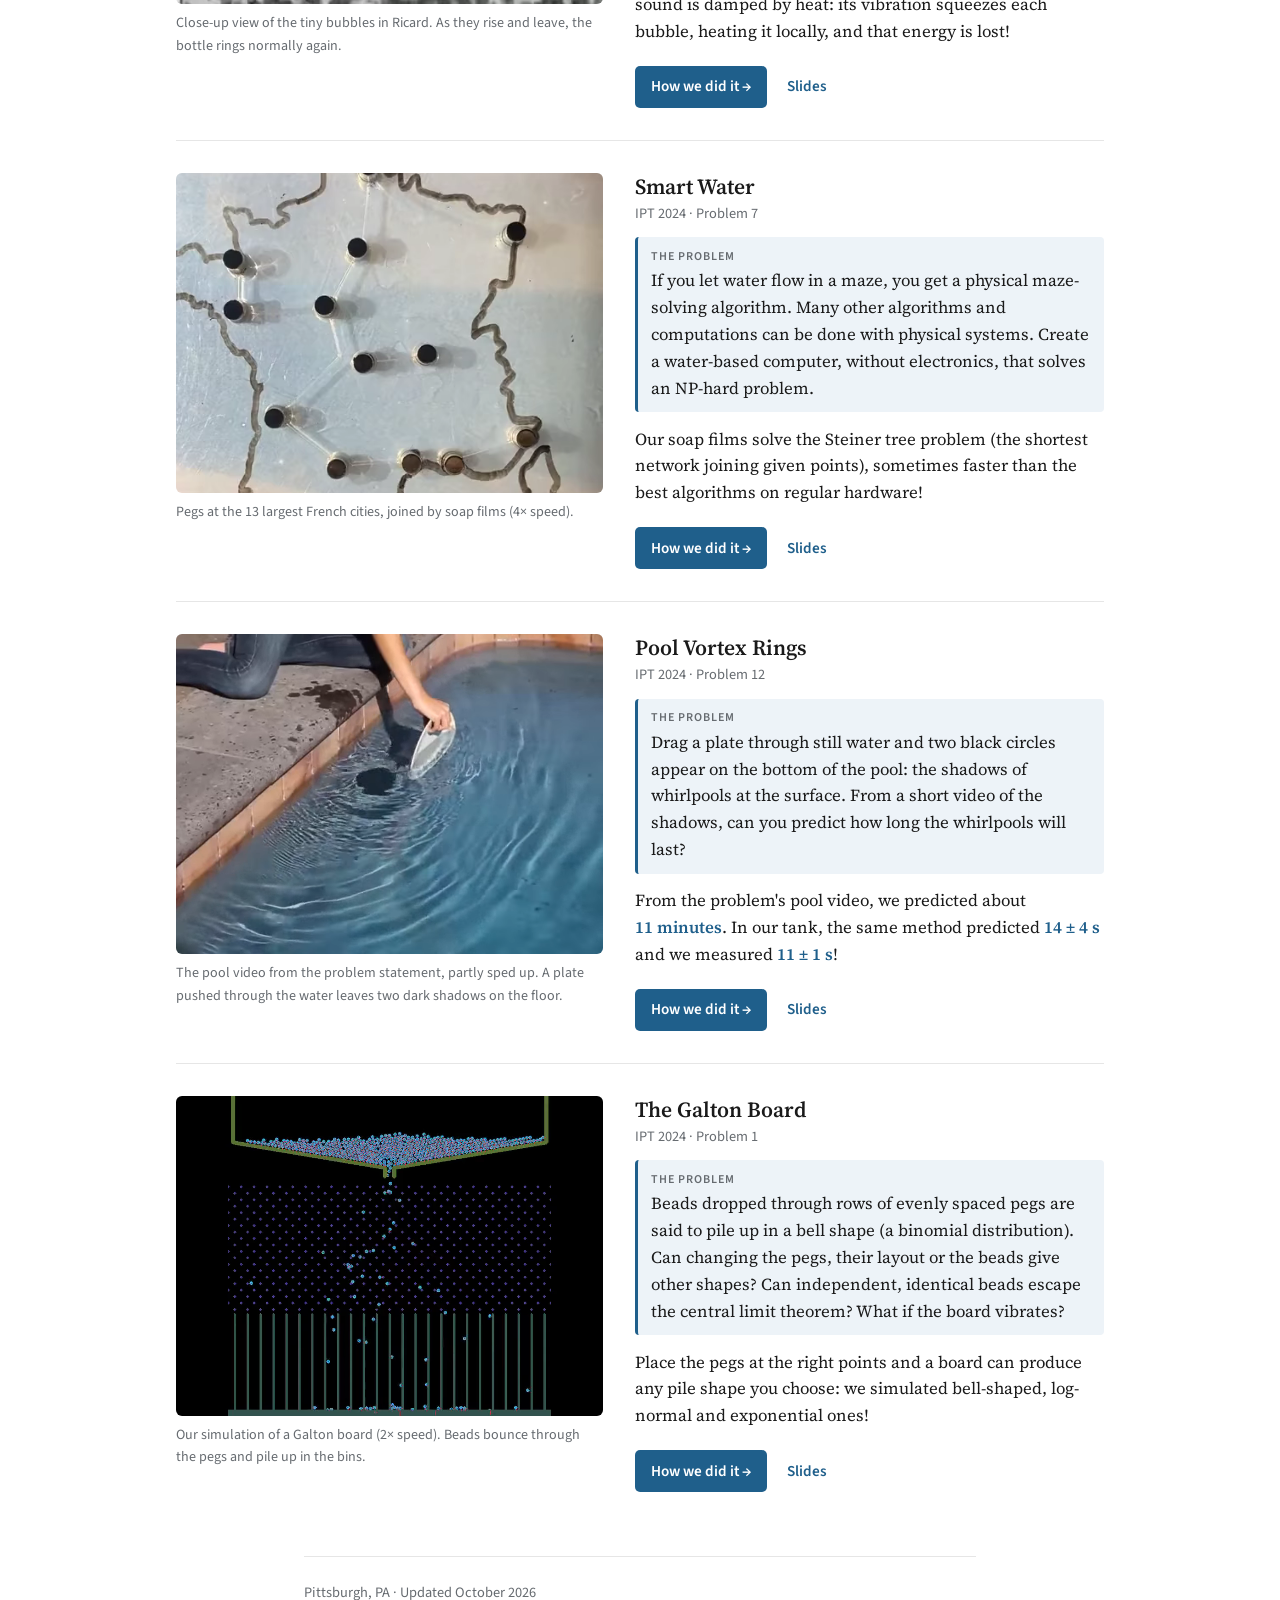
==== commit e5b65cf3: "Add files via upload" ====
--- a/index.html
+++ b/index.html
@@ -55,6 +55,9 @@
 
 .projects > .lead { color: var(--muted); margin-top: 0; }
 .project.group-end { border-bottom: 0; }
+.project.upcoming { display: block; padding-block: 1.25rem 1.5rem; }
+.project.upcoming .tag { display: inline-block; font-family: var(--font-ui); font-size: 0.75rem; font-weight: 600; text-transform: uppercase; letter-spacing: 0.08em; color: var(--accent); border: 1px solid var(--accent); border-radius: 3px; padding: 0.05rem 0.4rem; margin-bottom: 0.5rem; }
+.project.upcoming p { margin: 0; }
 .group-sep { display: flex; align-items: center; gap: 1rem; margin: 1.5rem 0 0; font-family: var(--font-ui); font-size: 0.85rem; font-weight: 600;
   text-transform: uppercase; letter-spacing: 0.08em; color: var(--muted); }
 .group-sep { text-align: center; }
@@ -139,7 +142,13 @@
 
 <section class="projects" id="projects" aria-labelledby="proj-title">
   <h2 id="proj-title">Projects</h2>
-  <p class="lead">Two research papers, then five problems our team worked on for the International Physicists' Tournament 2024.</p>
+  <p class="lead">An upcoming project and two research papers, then five problems our team worked on for the International Physicists' Tournament 2024.</p>
+  <article class="project upcoming" id="discrete-flow-maps">
+    <span class="tag">Upcoming</span>
+    <h3>Discrete flow maps with reinforcement learning</h3>
+    <p class="meta">Research · CMU</p>
+    <p>Flow maps for discrete data, trained with reinforcement learning, applied to text generation and robot actions.</p>
+  </article>
   <article class="project" id="eqfm">
     <div class="media">
       <div class="anim" data-anim="eqfm"></div>
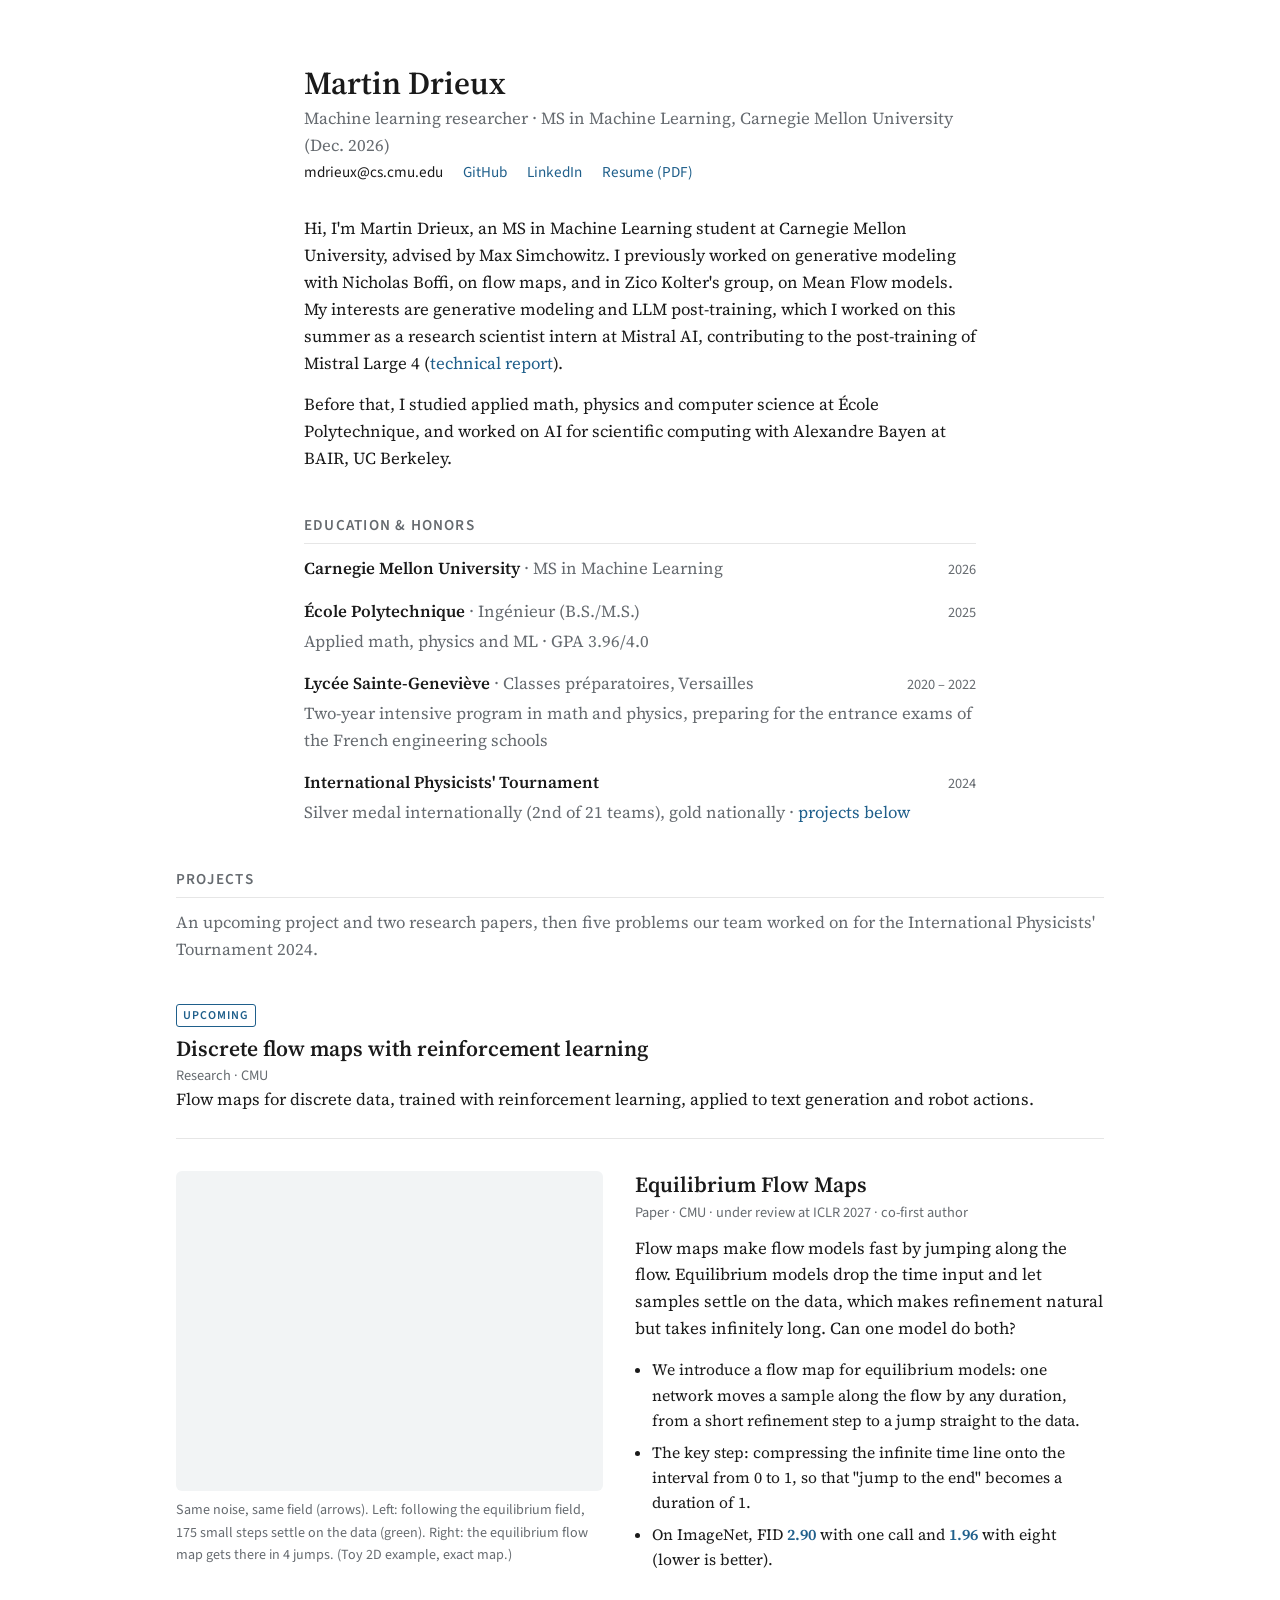
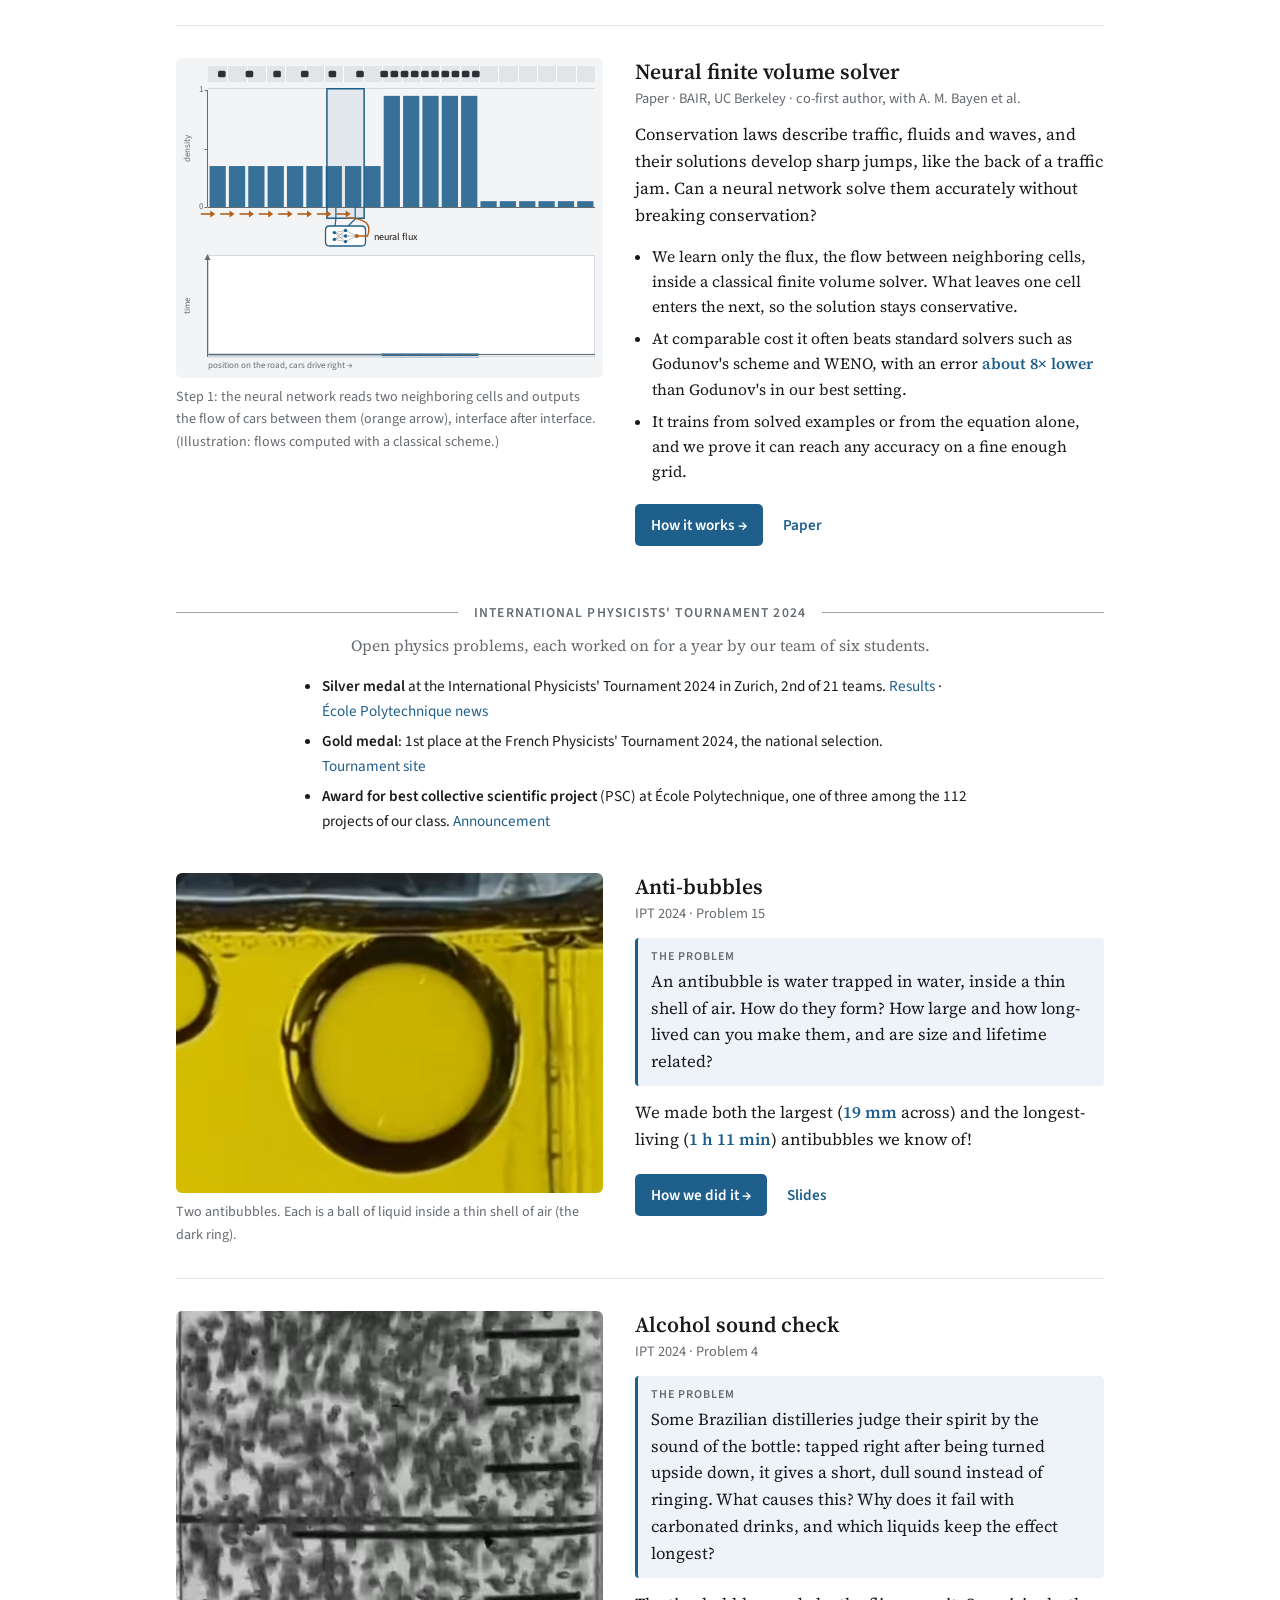
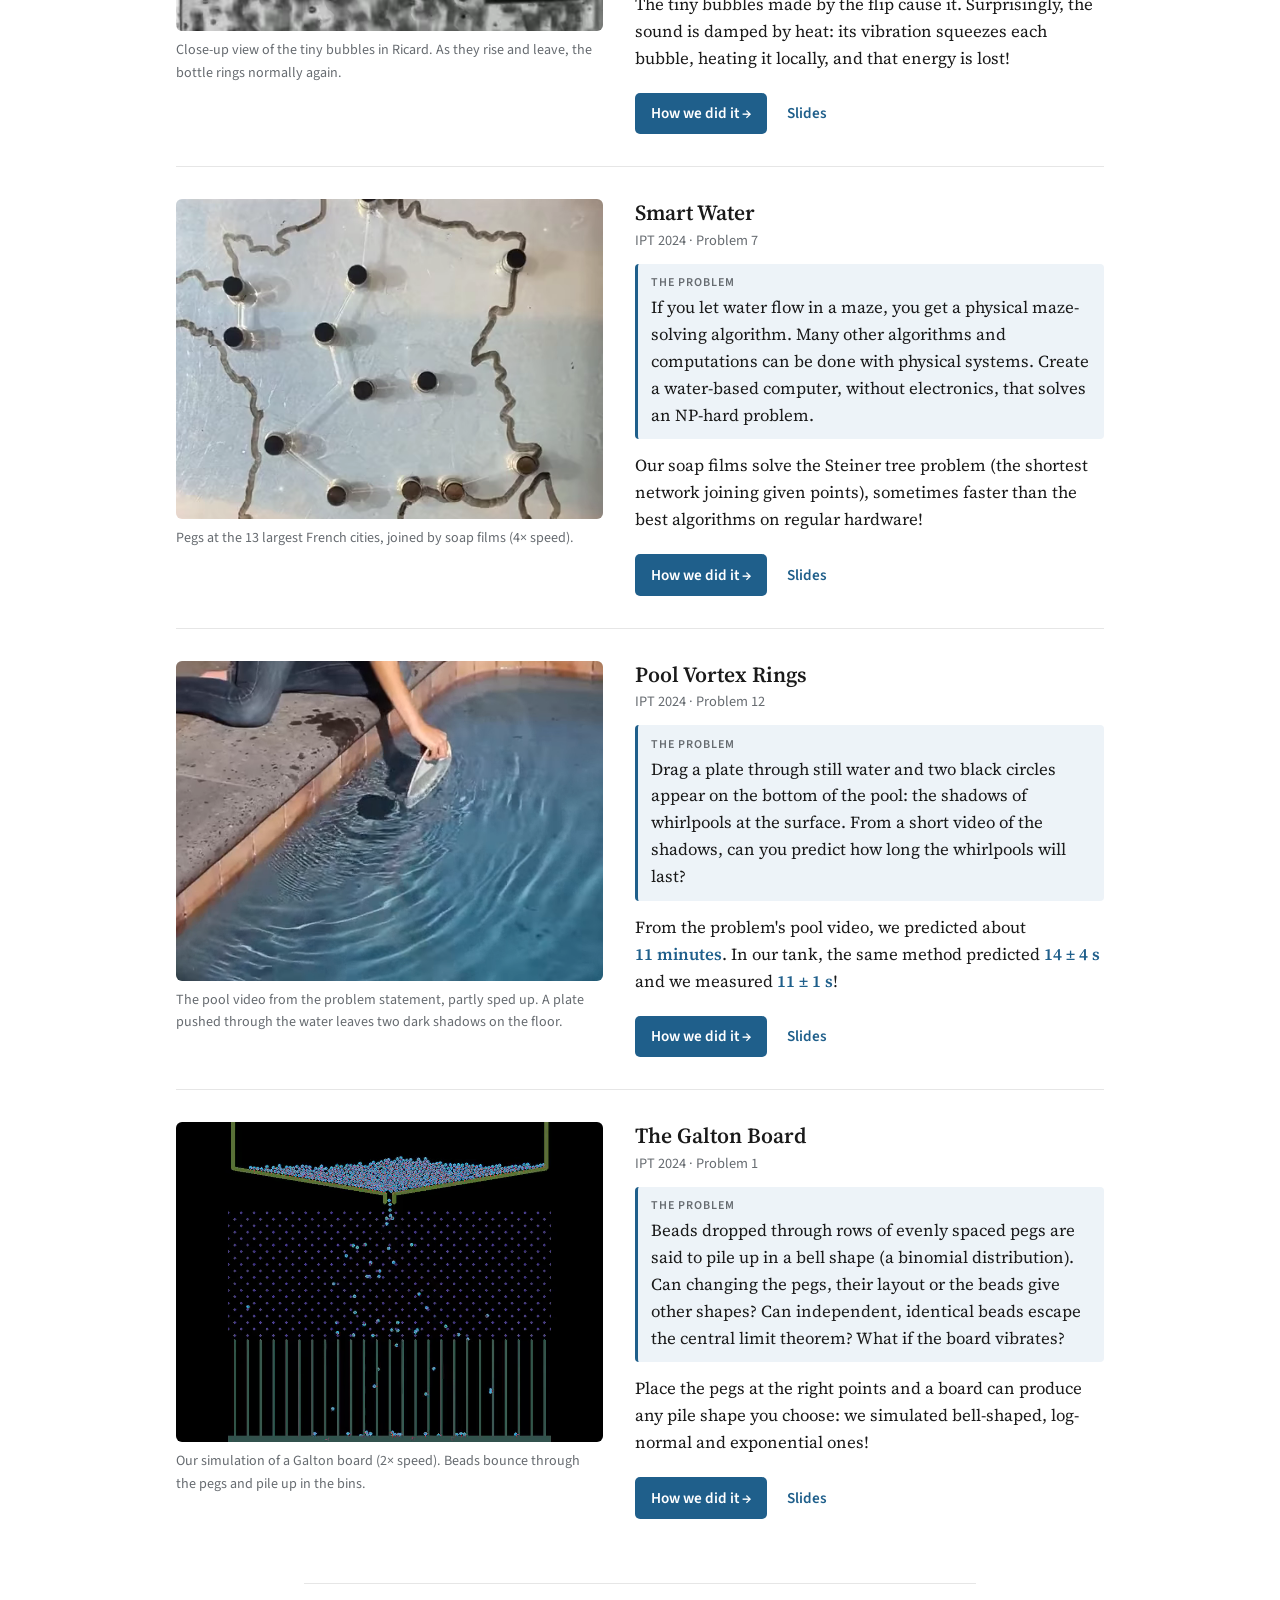
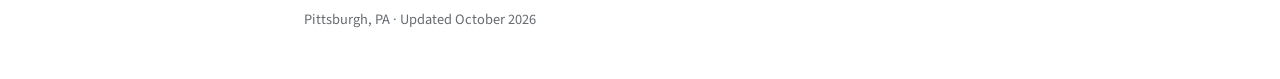
==== commit dac4c619: "Add files via upload" ====
--- a/index.html
+++ b/index.html
@@ -116,7 +116,7 @@
   </header>
 
   <div class="intro">
-    <p>Hi, I'm Martin Drieux, an MS in Machine Learning student at Carnegie Mellon University, advised by Max Simchowitz. I previously worked on generative modeling with Nicholas Boffi, on flow maps, and in Zico Kolter's group, on Mean Flow models. My interests are generative modeling and LLM post-training, which I worked on this summer as a research scientist intern at Mistral AI.</p>
+    <p>Hi, I'm Martin Drieux, an MS in Machine Learning student at Carnegie Mellon University, advised by Max Simchowitz. I previously worked on generative modeling with Nicholas Boffi, on flow maps, and in Zico Kolter's group, on Mean Flow models. My interests are generative modeling and LLM post-training, which I worked on this summer as a research scientist intern at Mistral AI, contributing to the post-training of Mistral Large 4 (<a href="https://huggingface.co/mistralai/Mistral-Large-4-1T-A52B/blob/main/assets/technical_report.pdf">technical report</a>).</p>
     <p>Before that, I studied applied math, physics and computer science at École Polytechnique, and worked on AI for scientific computing with Alexandre Bayen at BAIR, UC Berkeley.</p>
   </div>
 
